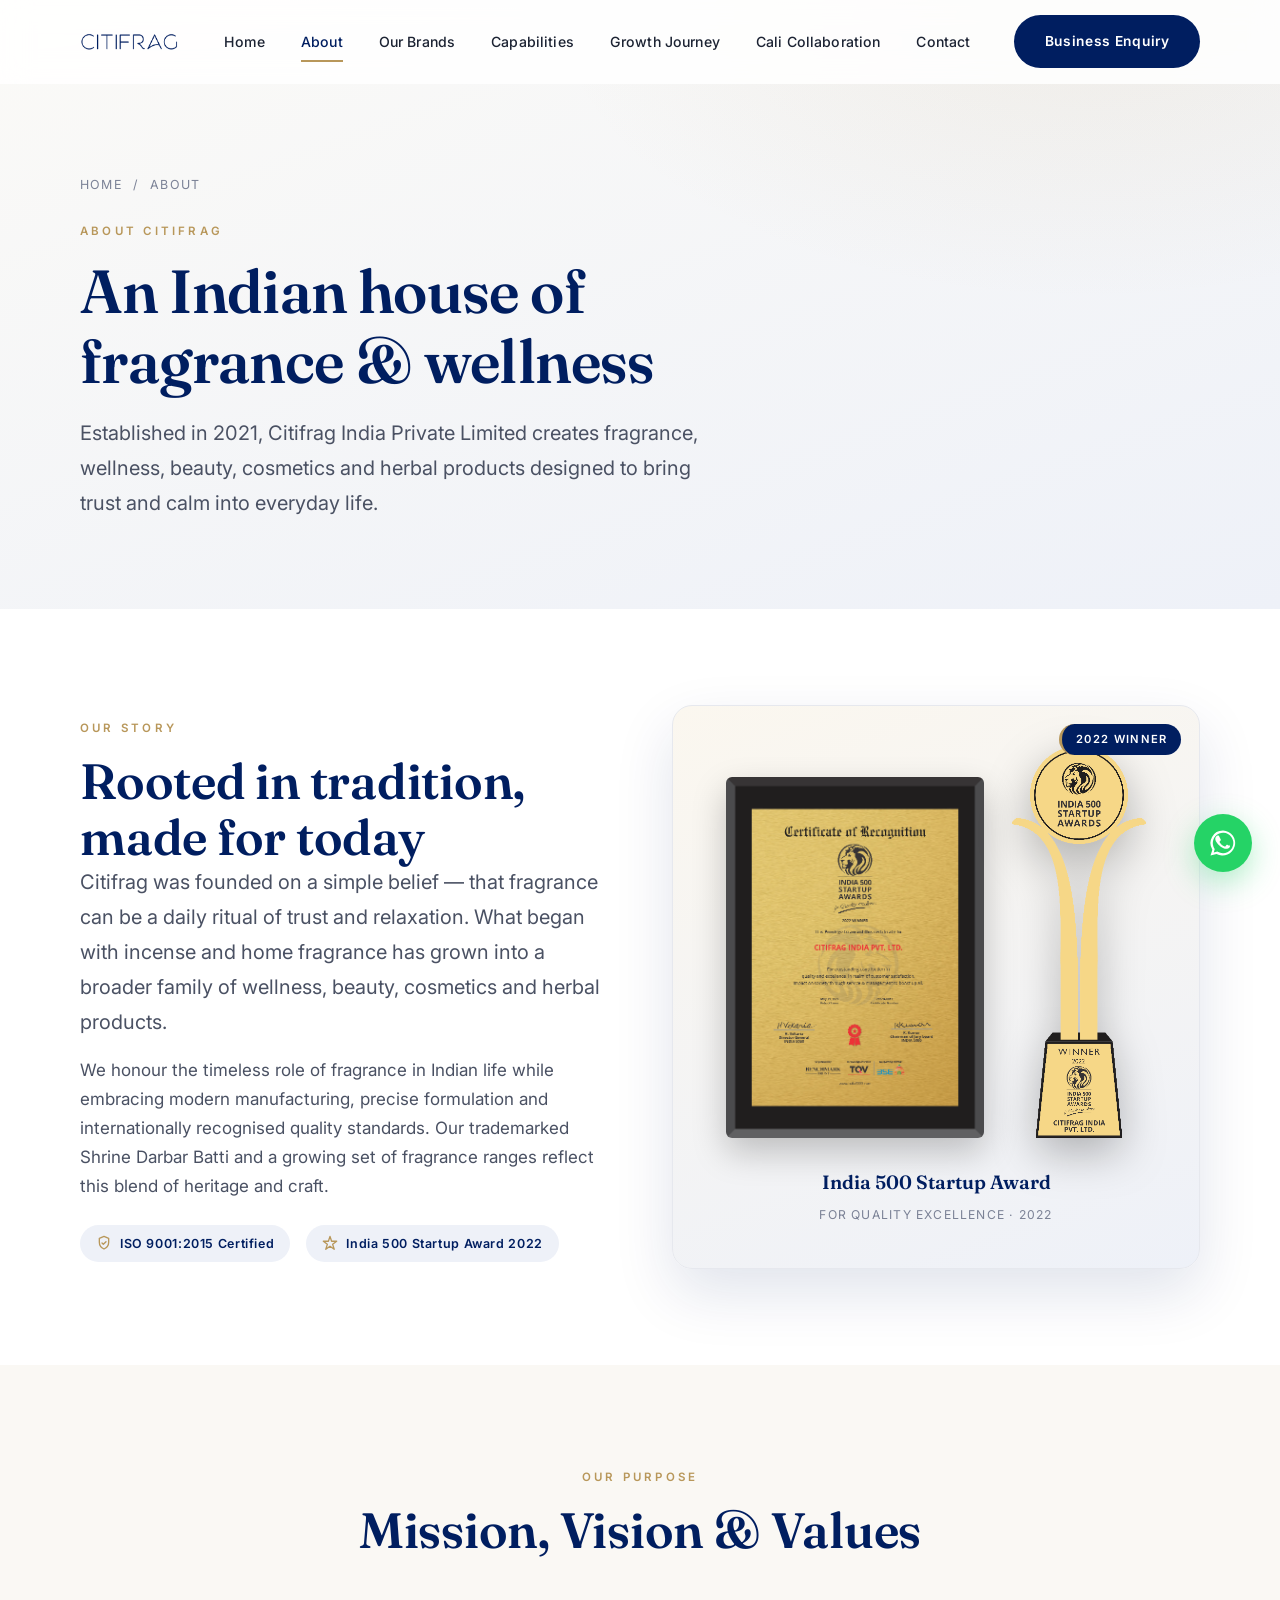
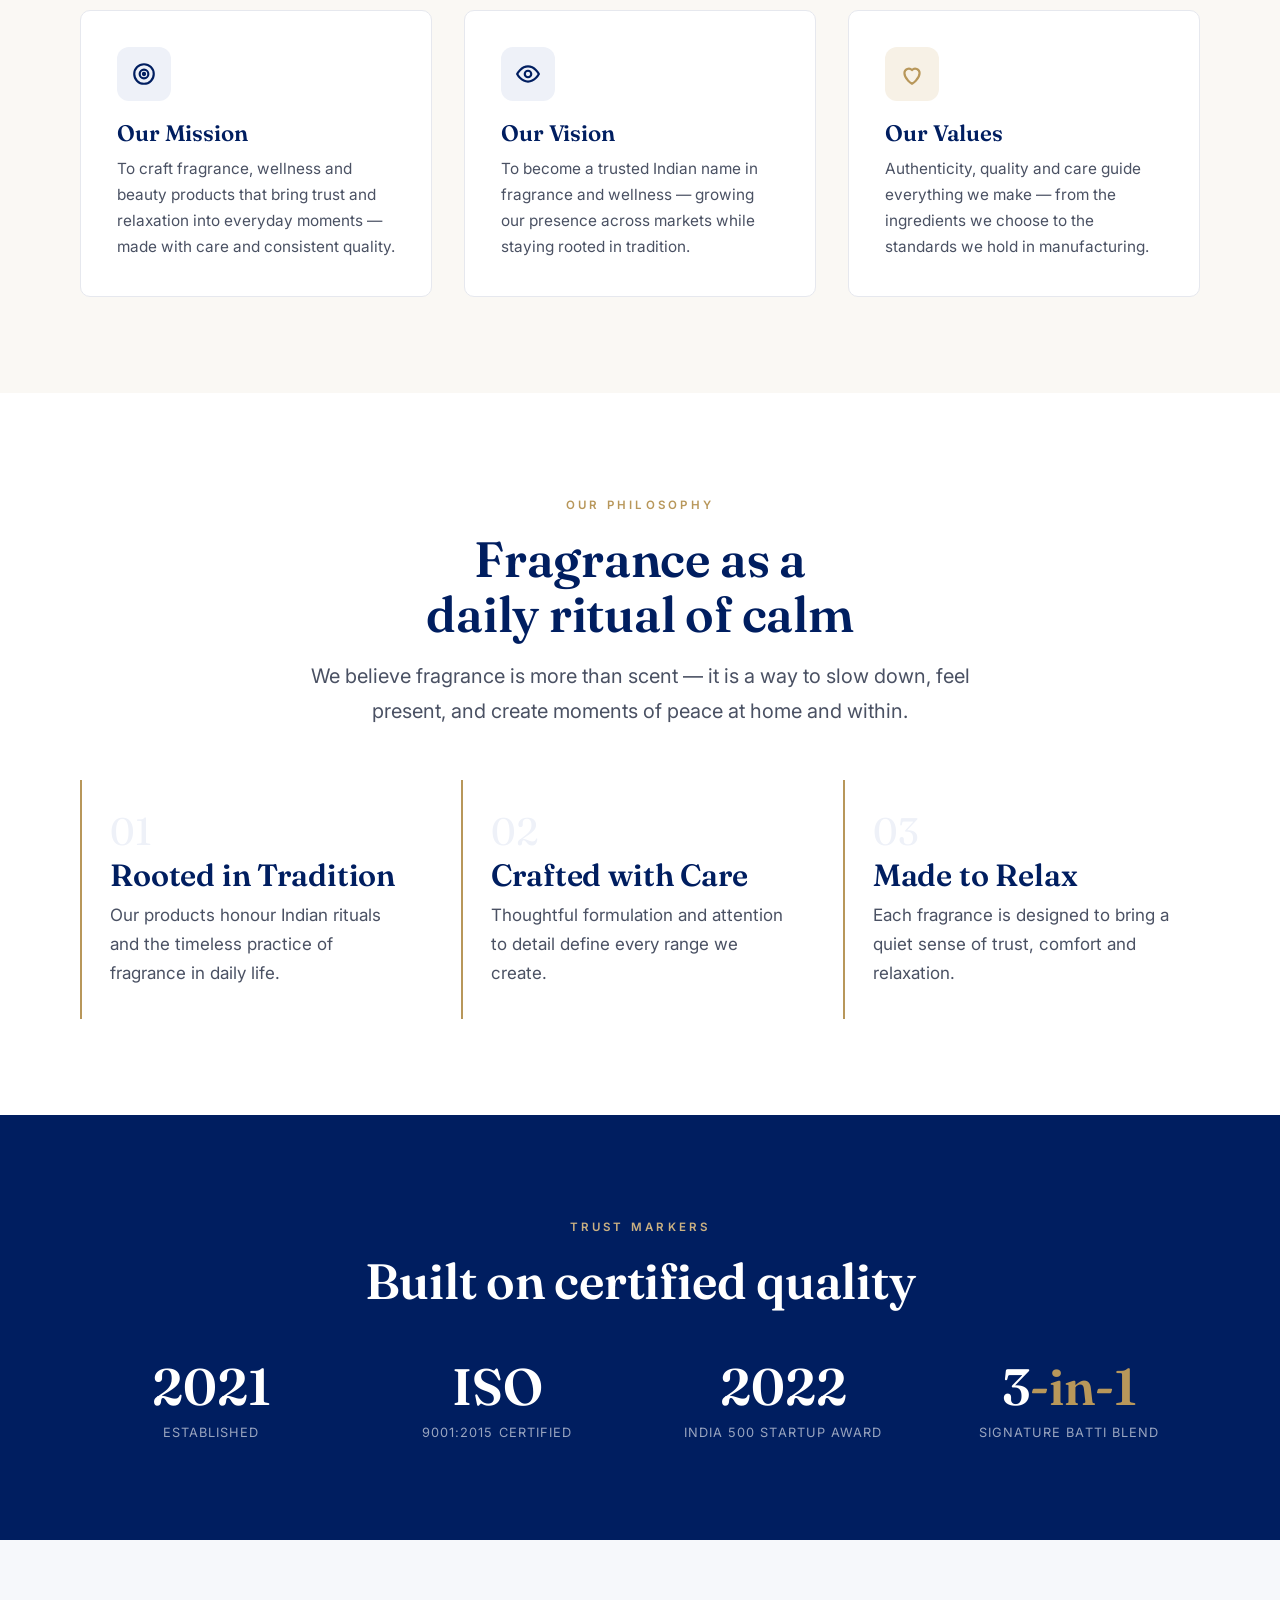
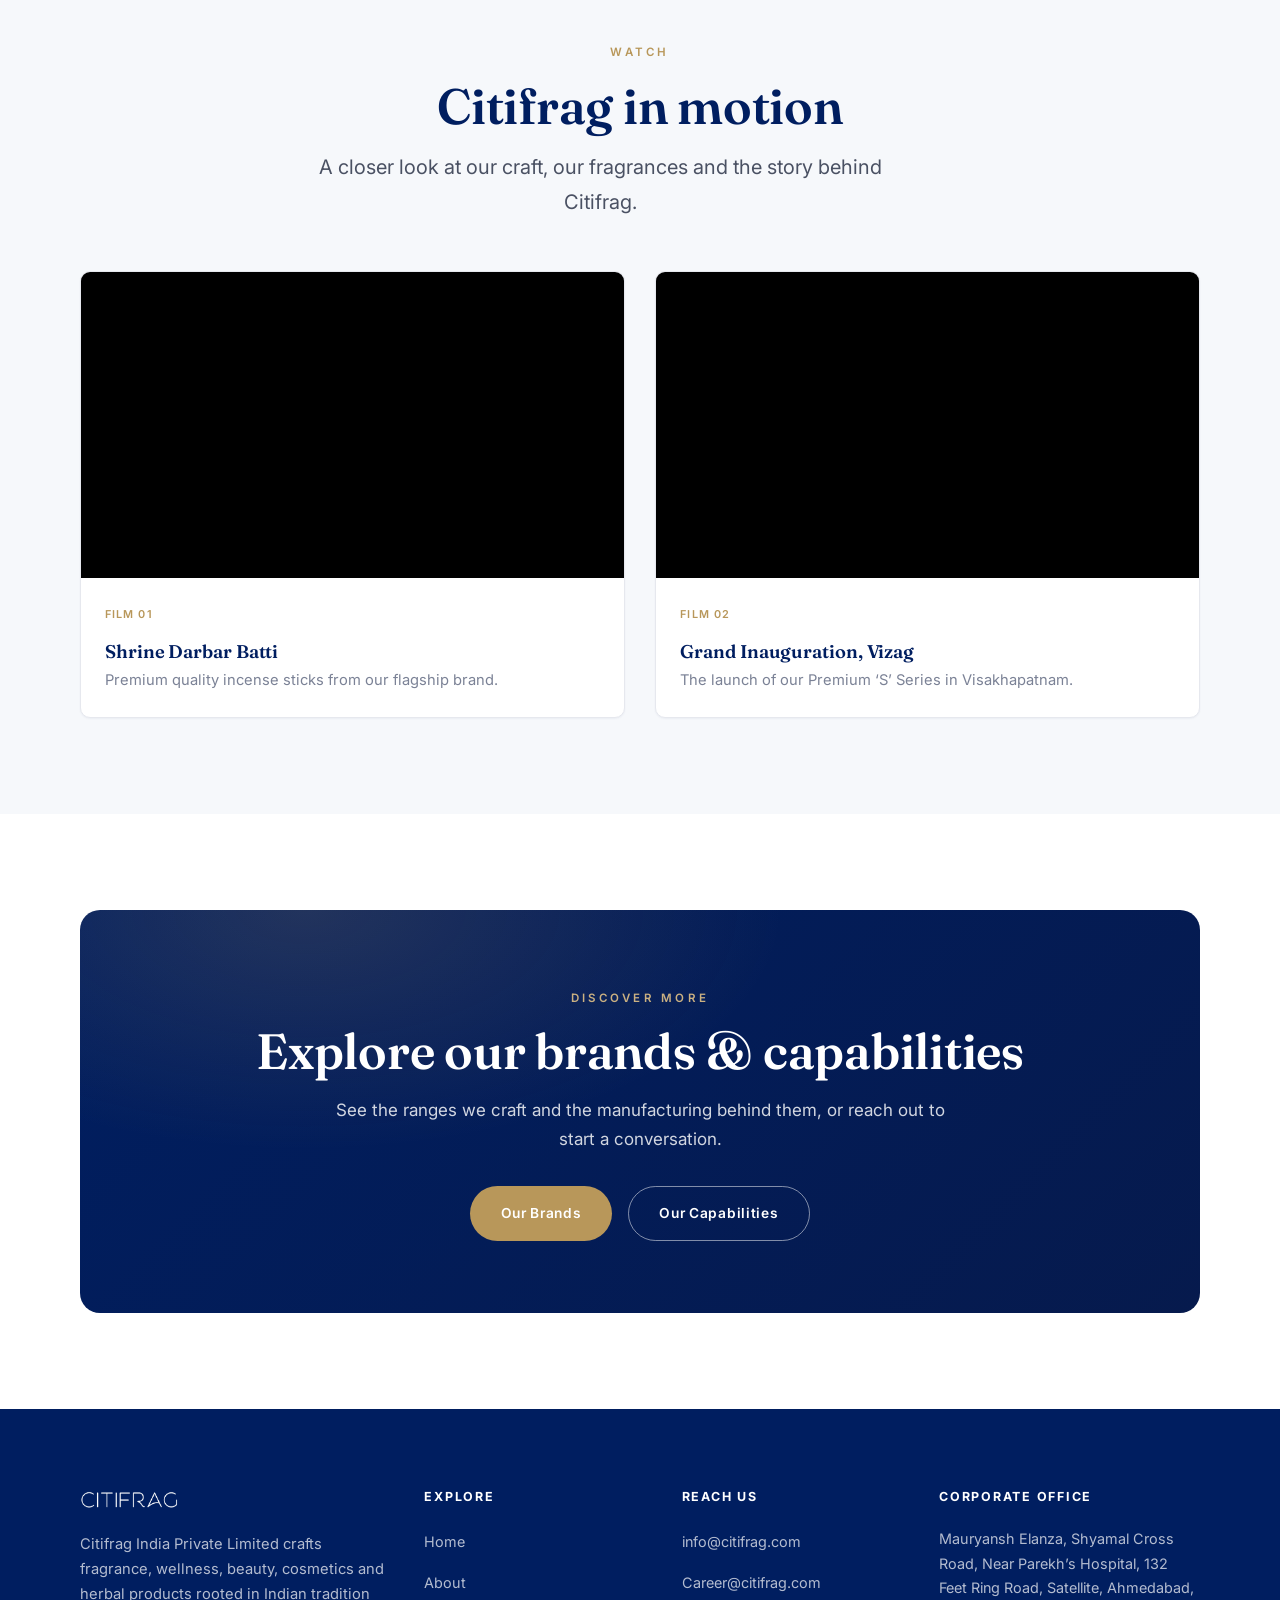
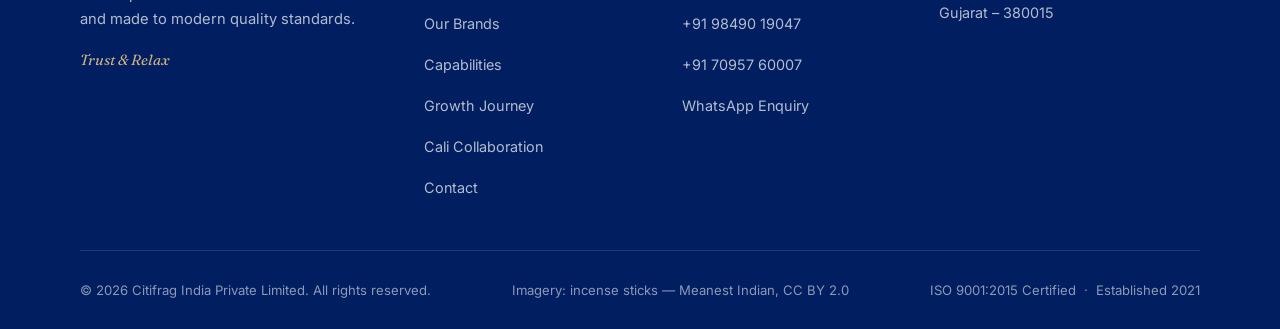
==== about.html @ 997752b9 "Initial commit: Citifrag website with inline YouTube video sections" ====
<!DOCTYPE html>
<html lang="en">
<head>
  <meta charset="UTF-8" />
  <meta name="viewport" content="width=device-width, initial-scale=1.0" />
  <title>About Us | Citifrag India Private Limited</title>
  <meta name="description" content="Learn about Citifrag India Private Limited — an Indian fragrance and wellness house established in 2021, built on trust, tradition and ISO-certified quality." />
  <meta name="theme-color" content="#001E60" />
  <link rel="icon" type="image/png" href="assets/img/logo.png" />
  <meta property="og:title" content="About Citifrag India Private Limited" />
  <meta property="og:description" content="An Indian fragrance and wellness house built on trust, tradition and certified quality." />
  <meta property="og:type" content="website" />
  <meta property="og:image" content="assets/img/logo.png" />
  <link rel="preconnect" href="https://fonts.googleapis.com" />
  <link rel="preconnect" href="https://fonts.gstatic.com" crossorigin />
  <link href="https://fonts.googleapis.com/css2?family=Fraunces:ital,opsz,wght@0,9..144,300..600;1,9..144,300..600&family=Inter:wght@300..700&display=swap" rel="stylesheet" />
  <link rel="stylesheet" href="assets/css/styles.css" />
</head>
<body data-page="about">
  <div id="header-root"></div>

  <main>
    <!-- Page hero -->
    <section class="page-hero">
      <div class="container">
        <div class="page-hero__inner">
          <p class="breadcrumb"><a href="index.html">Home</a> &nbsp;/&nbsp; About</p>
          <span class="eyebrow">About Citifrag</span>
          <h1 class="display" style="font-size:clamp(2.4rem,5vw,3.8rem);">An Indian house of fragrance &amp; wellness</h1>
          <p class="lead" style="margin-top:1.25rem;max-width:620px;">Established in 2021, Citifrag India Private Limited creates fragrance, wellness, beauty, cosmetics and herbal products designed to bring trust and calm into everyday life.</p>
        </div>
      </div>
    </section>

    <!-- Story -->
    <section class="section">
      <div class="container">
        <div class="split">
          <div class="reveal">
            <span class="eyebrow">Our Story</span>
            <h2 class="h2">Rooted in tradition, made for today</h2>
            <span class="divider-line"></span>
            <p class="lead">Citifrag was founded on a simple belief &mdash; that fragrance can be a daily ritual of trust and relaxation. What began with incense and home fragrance has grown into a broader family of wellness, beauty, cosmetics and herbal products.</p>
            <p style="margin-top:1rem;">We honour the timeless role of fragrance in Indian life while embracing modern manufacturing, precise formulation and internationally recognised quality standards. Our trademarked Shrine Darbar Batti and a growing set of fragrance ranges reflect this blend of heritage and craft.</p>
            <div style="margin-top:1.5rem;" class="flex-btns">
              <span class="badge-iso"><svg viewBox="0 0 24 24" fill="none" stroke="currentColor" stroke-width="2"><path d="M12 2l7 3v6c0 5-3.5 8.5-7 10-3.5-1.5-7-5-7-10V5l7-3z" stroke-linejoin="round"/><path d="M9 12l2 2 4-4" stroke-linecap="round" stroke-linejoin="round"/></svg> ISO 9001:2015 Certified</span>
              <span class="badge-iso"><svg viewBox="0 0 24 24" fill="none" stroke="currentColor" stroke-width="2"><path d="M12 2l2.4 7.4H22l-6 4.6 2.3 7.4-6.3-4.6L5.7 21.4 8 14 2 9.4h7.6z" stroke-linejoin="round"/></svg> India 500 Startup Award 2022</span>
            </div>
          </div>
          <figure class="award-showcase reveal reveal-d1">
            <span class="award-showcase__ribbon">2022 Winner</span>
            <div class="award-showcase__imgs">
              <img class="award-showcase__cert" src="assets/img/award-certificate.png" alt="Certificate of Recognition from the India 500 Startup Awards 2022, awarded to Citifrag India Pvt. Ltd." loading="lazy" />
              <img class="award-showcase__trophy" src="assets/img/award-trophy.png" alt="India 500 Startup Awards trophy won by Citifrag India Pvt. Ltd. in 2022" loading="lazy" />
            </div>
            <figcaption class="award-showcase__caption">
              <strong>India 500 Startup Award</strong>
              <span>For Quality Excellence &middot; 2022</span>
            </figcaption>
          </figure>
        </div>
      </div>
    </section>

    <!-- Mission / Vision / Values -->
    <section class="section section--cream">
      <div class="container">
        <div class="section-head section-head--center reveal">
          <span class="eyebrow">Our Purpose</span>
          <h2 class="h2">Mission, Vision &amp; Values</h2>
          <span class="divider-line"></span>
        </div>
        <div class="grid grid-3">
          <div class="card reveal">
            <div class="card__icon"><svg viewBox="0 0 24 24" fill="none" stroke="currentColor" stroke-width="2"><circle cx="12" cy="12" r="9"/><circle cx="12" cy="12" r="4"/><circle cx="12" cy="12" r="1" fill="currentColor"/></svg></div>
            <h3>Our Mission</h3>
            <p>To craft fragrance, wellness and beauty products that bring trust and relaxation into everyday moments &mdash; made with care and consistent quality.</p>
          </div>
          <div class="card reveal reveal-d1">
            <div class="card__icon"><svg viewBox="0 0 24 24" fill="none" stroke="currentColor" stroke-width="2"><path d="M2 12s3.5-7 10-7 10 7 10 7-3.5 7-10 7-10-7-10-7z"/><circle cx="12" cy="12" r="3"/></svg></div>
            <h3>Our Vision</h3>
            <p>To become a trusted Indian name in fragrance and wellness &mdash; growing our presence across markets while staying rooted in tradition.</p>
          </div>
          <div class="card card--value reveal reveal-d2">
            <div class="card__icon"><svg viewBox="0 0 24 24" fill="none" stroke="currentColor" stroke-width="2"><path d="M12 21s-7-4.3-7-10a4 4 0 017-2.6A4 4 0 0119 11c0 5.7-7 10-7 10z" stroke-linejoin="round"/></svg></div>
            <h3>Our Values</h3>
            <p>Authenticity, quality and care guide everything we make &mdash; from the ingredients we choose to the standards we hold in manufacturing.</p>
          </div>
        </div>
      </div>
    </section>

    <!-- Philosophy -->
    <section class="section">
      <div class="container">
        <div class="section-head section-head--center reveal">
          <span class="eyebrow">Our Philosophy</span>
          <h2 class="h2">Fragrance as a daily ritual of calm</h2>
          <span class="divider-line"></span>
          <p class="lead">We believe fragrance is more than scent &mdash; it is a way to slow down, feel present, and create moments of peace at home and within.</p>
        </div>
        <div class="philosophy-grid">
          <div class="pillar reveal">
            <div class="pillar__k">01</div>
            <h3 class="h3" style="margin:.5rem 0;">Rooted in Tradition</h3>
            <p>Our products honour Indian rituals and the timeless practice of fragrance in daily life.</p>
          </div>
          <div class="pillar reveal reveal-d1">
            <div class="pillar__k">02</div>
            <h3 class="h3" style="margin:.5rem 0;">Crafted with Care</h3>
            <p>Thoughtful formulation and attention to detail define every range we create.</p>
          </div>
          <div class="pillar reveal reveal-d2">
            <div class="pillar__k">03</div>
            <h3 class="h3" style="margin:.5rem 0;">Made to Relax</h3>
            <p>Each fragrance is designed to bring a quiet sense of trust, comfort and relaxation.</p>
          </div>
        </div>
      </div>
    </section>

    <!-- Certifications / recognition band -->
    <section class="section section--navy">
      <div class="container">
        <div class="section-head section-head--center reveal">
          <span class="eyebrow eyebrow--light">Trust Markers</span>
          <h2 class="h2">Built on certified quality</h2>
          <span class="divider-line"></span>
        </div>
        <div class="stat-row">
          <div class="stat reveal"><div class="stat__num">2021</div><div class="stat__label">Established</div></div>
          <div class="stat reveal reveal-d1"><div class="stat__num">ISO</div><div class="stat__label">9001:2015 Certified</div></div>
          <div class="stat reveal reveal-d2"><div class="stat__num">2022</div><div class="stat__label">India 500 Startup Award</div></div>
          <div class="stat reveal reveal-d3"><div class="stat__num">3<span>-in-1</span></div><div class="stat__label">Signature Batti Blend</div></div>
        </div>
      </div>
    </section>

    <!-- Video showcase -->
    <section class="section section--mist">
      <div class="container">
        <div class="section-head section-head--center reveal">
          <span class="eyebrow">Watch</span>
          <h2 class="h2">Citifrag in motion</h2>
          <span class="divider-line"></span>
          <p class="lead" style="max-width:640px;">A closer look at our craft, our fragrances and the story behind Citifrag.</p>
        </div>
        <div class="video-grid">
          <figure class="video-card reveal">
            <iframe
              class="video-card__iframe"
              src="https://www.youtube.com/embed/hxZD9p6Nc-M?rel=0"
              title="Premium Quality Incense Sticks from Shrine Darbar Batti"
              loading="lazy"
              frameborder="0"
              allow="accelerometer; autoplay; clipboard-write; encrypted-media; gyroscope; picture-in-picture; web-share"
              referrerpolicy="strict-origin-when-cross-origin"
              allowfullscreen></iframe>
            <figcaption class="video-card__body">
              <span class="tag">Film 01</span>
              <h4>Shrine Darbar Batti</h4>
              <p>Premium quality incense sticks from our flagship brand.</p>
            </figcaption>
          </figure>
          <figure class="video-card reveal reveal-d1">
            <iframe
              class="video-card__iframe"
              src="https://www.youtube.com/embed/pNojMaUXhG4?rel=0"
              title="Shrine Darbar Batti Grand Inauguration - Citifrag India, Vizag"
              loading="lazy"
              frameborder="0"
              allow="accelerometer; autoplay; clipboard-write; encrypted-media; gyroscope; picture-in-picture; web-share"
              referrerpolicy="strict-origin-when-cross-origin"
              allowfullscreen></iframe>
            <figcaption class="video-card__body">
              <span class="tag">Film 02</span>
              <h4>Grand Inauguration, Vizag</h4>
              <p>The launch of our Premium &lsquo;S&rsquo; Series in Visakhapatnam.</p>
            </figcaption>
          </figure>
        </div>
      </div>
    </section>

    <!-- CTA -->
    <section class="section">
      <div class="container">
        <div class="cta-band reveal">
          <span class="eyebrow eyebrow--light">Discover More</span>
          <h2 class="h2">Explore our brands &amp; capabilities</h2>
          <p>See the ranges we craft and the manufacturing behind them, or reach out to start a conversation.</p>
          <div class="btn-row">
            <a class="btn btn--gold" href="brands.html">Our Brands</a>
            <a class="btn btn--light" href="capabilities.html">Our Capabilities</a>
          </div>
        </div>
      </div>
    </section>
  </main>

  <div id="footer-root"></div>
  <script src="assets/js/components.js"></script>
  <script src="assets/js/main.js"></script>
</body>
</html>
---- assets/css/styles.css ----
/* =============================================================
   CITIFRAG INDIA PRIVATE LIMITED
   Design System & Global Styles
   Brand primary: #001E60  |  Statement: Trust & Relax
   ============================================================= */

/* ---------- Design Tokens ---------- */
:root {
  /* Brand */
  --navy: #001E60;
  --navy-700: #0a2a72;
  --navy-600: #14357f;
  --navy-050: #eef1f8;

  /* Accent — refined champagne gold (used sparingly) */
  --gold: #b8975a;
  --gold-soft: #cbb182;
  --gold-050: #f7f1e6;

  /* Neutrals — warm, calm, premium */
  --ink: #1c2333;
  --body: #4a5163;
  --muted: #7b8296;
  --line: #e6e8ee;
  --line-soft: #eef0f5;
  --cream: #faf8f4;
  --cream-2: #f4f1ea;
  --paper: #ffffff;
  --mist: #f6f8fb;

  /* Typography */
  --font-display: "Fraunces", "Cormorant Garamond", Georgia, "Times New Roman", serif;
  --font-body: "Inter", -apple-system, BlinkMacSystemFont, "Segoe UI", Roboto, sans-serif;

  /* Spacing scale */
  --space-xs: 0.5rem;
  --space-sm: 1rem;
  --space-md: 2rem;
  --space-lg: 4rem;
  --space-xl: 6rem;
  --space-2xl: 8rem;

  /* Layout */
  --maxw: 1200px;
  --maxw-wide: 1360px;
  --radius: 4px;
  --radius-lg: 10px;
  --radius-xl: 20px;

  /* Effects */
  --shadow-sm: 0 1px 2px rgba(0, 30, 96, 0.05);
  --shadow: 0 10px 30px rgba(0, 30, 96, 0.08);
  --shadow-lg: 0 24px 60px rgba(0, 30, 96, 0.12);
  --ease: cubic-bezier(0.22, 1, 0.36, 1);
  --header-h: 84px;
}

/* ---------- Reset ---------- */
*,
*::before,
*::after { box-sizing: border-box; }

* { margin: 0; padding: 0; }

html {
  scroll-behavior: smooth;
  -webkit-text-size-adjust: 100%;
  scroll-padding-top: calc(var(--header-h) + 12px);
}

body {
  font-family: var(--font-body);
  color: var(--body);
  background: var(--paper);
  line-height: 1.7;
  font-size: 17px;
  -webkit-font-smoothing: antialiased;
  -moz-osx-font-smoothing: grayscale;
  overflow-x: hidden;
}

img { max-width: 100%; display: block; height: auto; }
a { color: inherit; text-decoration: none; }
ul { list-style: none; }
button { font-family: inherit; cursor: pointer; border: none; background: none; }

/* ---------- Typography ---------- */
h1, h2, h3, h4 {
  font-family: var(--font-display);
  font-optical-sizing: auto;
  color: var(--navy);
  font-weight: 600;
  line-height: 1.12;
  letter-spacing: -0.005em;
  /* Balance heading lines so no single word is ever stranded on its own line */
  text-wrap: balance;
}

.eyebrow {
  font-family: var(--font-body);
  font-size: 0.72rem;
  font-weight: 600;
  letter-spacing: 0.28em;
  text-transform: uppercase;
  color: var(--gold);
  display: inline-block;
  margin-bottom: 1rem;
}
.eyebrow--light { color: var(--gold-soft); }

.display {
  font-size: clamp(2.1rem, 4.6vw, 3.6rem);
  line-height: 1.14;
  letter-spacing: -0.01em;
}
.h2 { font-size: clamp(2rem, 4vw, 3.1rem); }
.h3 { font-size: clamp(1.5rem, 2.4vw, 2rem); }
.lead {
  font-size: clamp(1.05rem, 1.6vw, 1.25rem);
  color: var(--body);
  line-height: 1.75;
}

.text-navy { color: var(--navy); }
.text-gold { color: var(--gold); }

/* ---------- Layout ---------- */
.container {
  width: 100%;
  max-width: var(--maxw);
  margin-inline: auto;
  padding-inline: clamp(1.25rem, 4vw, 2.5rem);
}
.container--wide { max-width: var(--maxw-wide); }

.section { padding-block: clamp(3.5rem, 8vw, var(--space-xl)); }
.section--tight { padding-block: clamp(2.5rem, 5vw, var(--space-lg)); }
.section--cream { background: var(--cream); }
.section--mist { background: var(--mist); }
.section--navy { background: var(--navy); color: rgba(255,255,255,0.82); }
.section--navy h1,
.section--navy h2,
.section--navy h3,
.section--navy h4 { color: #fff; }

.section-head { max-width: 720px; margin-bottom: clamp(2.25rem, 4vw, 3.5rem); }
.section-head--center { margin-inline: auto; text-align: center; }
.section-head p { margin-top: 1rem; }

.grid { display: grid; gap: clamp(1.25rem, 2.5vw, 2rem); }
.grid-2 { grid-template-columns: repeat(2, 1fr); }
.grid-3 { grid-template-columns: repeat(3, 1fr); }
.grid-4 { grid-template-columns: repeat(4, 1fr); }

.split {
  display: grid;
  grid-template-columns: 1fr 1fr;
  gap: clamp(2rem, 5vw, 5rem);
  align-items: center;
}

.divider-line {
  width: 56px; height: 2px;
  background: var(--gold);
  margin-block: 1.25rem;
}
.section-head--center .divider-line { margin-inline: auto; }

/* ---------- Buttons ---------- */
.btn {
  display: inline-flex;
  align-items: center;
  gap: 0.6rem;
  font-family: var(--font-body);
  font-size: 0.86rem;
  font-weight: 600;
  letter-spacing: 0.05em;
  padding: 0.95rem 1.9rem;
  border-radius: 40px;
  transition: transform 0.35s var(--ease), background 0.3s var(--ease),
    color 0.3s var(--ease), box-shadow 0.35s var(--ease);
  white-space: nowrap;
}
.btn svg { width: 16px; height: 16px; transition: transform 0.35s var(--ease); }
.btn:hover svg { transform: translateX(4px); }

.btn--primary { background: var(--navy); color: #fff; }
.btn--primary:hover { background: var(--navy-700); transform: translateY(-2px); box-shadow: var(--shadow); }

.btn--gold { background: var(--gold); color: #fff; }
.btn--gold:hover { background: var(--gold-soft); transform: translateY(-2px); box-shadow: var(--shadow); }

.btn--outline { border: 1.5px solid var(--navy); color: var(--navy); }
.btn--outline:hover { background: var(--navy); color: #fff; transform: translateY(-2px); }

.btn--light { border: 1.5px solid rgba(255,255,255,0.5); color: #fff; }
.btn--light:hover { background: #fff; color: var(--navy); border-color: #fff; transform: translateY(-2px); }

.btn--ghost { color: var(--navy); padding-inline: 0; }
.btn--ghost:hover { color: var(--gold); }

.link-arrow {
  display: inline-flex; align-items: center; gap: 0.5rem;
  font-weight: 600; font-size: 0.9rem; color: var(--navy);
  letter-spacing: 0.03em;
}
.link-arrow svg { width: 15px; transition: transform 0.35s var(--ease); }
.link-arrow:hover { color: var(--gold); }
.link-arrow:hover svg { transform: translateX(4px); }

/* ---------- Header ---------- */
.site-header {
  position: fixed;
  inset: 0 0 auto 0;
  z-index: 100;
  height: var(--header-h);
  display: flex;
  align-items: center;
  background: rgba(255, 255, 255, 0.85);
  backdrop-filter: blur(14px);
  -webkit-backdrop-filter: blur(14px);
  border-bottom: 1px solid transparent;
  transition: height 0.4s var(--ease), background 0.4s var(--ease),
    border-color 0.4s var(--ease), box-shadow 0.4s var(--ease);
}
.site-header.scrolled {
  height: 68px;
  background: rgba(255, 255, 255, 0.96);
  border-bottom-color: var(--line);
  box-shadow: var(--shadow-sm);
}
.site-header .container {
  display: flex;
  align-items: center;
  justify-content: space-between;
  width: 100%;
}
.brand { display: flex; align-items: center; }
.brand img { height: 26px; width: auto; }
.site-header.scrolled .brand img { height: 23px; }

.nav { display: flex; align-items: center; gap: 2.25rem; }
.nav a {
  position: relative;
  font-size: 0.88rem;
  font-weight: 500;
  color: var(--ink);
  letter-spacing: 0.01em;
  padding-block: 0.4rem;
  transition: color 0.25s var(--ease);
}
.nav a::after {
  content: "";
  position: absolute;
  left: 0; bottom: -2px;
  width: 0; height: 2px;
  background: var(--gold);
  transition: width 0.3s var(--ease);
}
.nav a:hover,
.nav a.active { color: var(--navy); }
.nav a:hover::after,
.nav a.active::after { width: 100%; }

.header-actions { display: flex; align-items: center; gap: 1rem; }

.nav-toggle {
  display: none;
  width: 44px; height: 44px;
  flex-direction: column;
  justify-content: center;
  align-items: center;
  gap: 5px;
}
.nav-toggle span {
  width: 24px; height: 2px; background: var(--navy);
  border-radius: 2px; transition: transform 0.3s var(--ease), opacity 0.3s var(--ease);
}
.nav-toggle.open span:nth-child(1) { transform: translateY(7px) rotate(45deg); }
.nav-toggle.open span:nth-child(2) { opacity: 0; }
.nav-toggle.open span:nth-child(3) { transform: translateY(-7px) rotate(-45deg); }

/* ---------- Mobile Nav ---------- */
.mobile-nav {
  position: fixed;
  inset: 0;
  z-index: 99;
  background: var(--navy);
  color: #fff;
  padding: calc(var(--header-h) + 2rem) clamp(1.5rem, 6vw, 3rem) 3rem;
  transform: translateX(100%);
  transition: transform 0.5s var(--ease);
  display: flex;
  flex-direction: column;
  overflow-y: auto;
}
.mobile-nav.open { transform: translateX(0); }
.mobile-nav a {
  font-family: var(--font-display);
  font-size: 1.9rem;
  color: #fff;
  padding-block: 0.85rem;
  border-bottom: 1px solid rgba(255,255,255,0.12);
}
.mobile-nav a.active { color: var(--gold-soft); }
.mobile-nav .btn { margin-top: 2rem; align-self: flex-start; }
.mobile-nav .m-contact { margin-top: auto; padding-top: 2rem; font-size: 0.9rem; color: rgba(255,255,255,0.7); }
.mobile-nav .m-contact a { font-family: var(--font-body); font-size: 0.95rem; border: none; padding: 0.15rem 0; display: inline; }

body.nav-open { overflow: hidden; }

/* ---------- Hero ---------- */
.hero {
  position: relative;
  min-height: 92vh;
  display: flex;
  align-items: center;
  padding-top: var(--header-h);
  background:
    radial-gradient(1200px 600px at 78% 20%, rgba(184,151,90,0.10), transparent 60%),
    linear-gradient(160deg, #fbfaf7 0%, #f2f0ea 55%, #eaeef6 100%);
  overflow: hidden;
}
.hero__grid {
  position: relative;
  z-index: 2;
  display: grid;
  grid-template-columns: 1.35fr 0.65fr;
  gap: clamp(2rem, 5vw, 4rem);
  align-items: center;
  width: 100%;
}
.hero__inner { max-width: 700px; padding-block: 4rem; }
.hero__inner .display {
  color: var(--navy);
  /* Slightly smaller than the global display so each line fits without stranding a word */
  font-size: clamp(2rem, 3.9vw, 3.2rem);
  text-wrap: balance;
}
.hero__statement {
  font-family: var(--font-display);
  font-style: italic;
  font-size: clamp(1.3rem, 2.2vw, 1.7rem);
  color: var(--gold);
  margin-bottom: 1.5rem;
}
.hero__lead { max-width: 560px; margin-top: 1.5rem; }
.hero__cta { margin-top: 2.5rem; display: flex; flex-wrap: wrap; gap: 1rem; }

.hero__visual {
  position: relative;
  /* Keep the image compact and anchored to the right edge of its column */
  width: 100%;
  max-width: 360px;
  margin-left: auto;
}
.hero__visual::before {
  content: "";
  position: absolute;
  right: -1.5rem; top: -1.5rem;
  width: 55%; aspect-ratio: 1;
  border: 1px solid rgba(184,151,90,0.5);
  border-radius: 50%;
  z-index: -1;
}
.hero__visual-frame {
  position: relative;
  border-radius: var(--radius-xl);
  overflow: hidden;
  box-shadow: var(--shadow-lg);
  aspect-ratio: 4/5;
}
.hero__visual-frame img { width: 100%; height: 100%; object-fit: cover; }
.hero__visual-badge {
  position: absolute;
  left: clamp(-1rem, -1.5vw, -1.5rem);
  bottom: 1.75rem;
  background: rgba(255,255,255,0.96);
  backdrop-filter: blur(6px);
  border-radius: 14px;
  padding: 0.95rem 1.35rem;
  box-shadow: var(--shadow);
  display: flex; flex-direction: column;
  border-left: 3px solid var(--gold);
}
.hero__visual-badge strong { color: var(--navy); font-size: 0.98rem; font-weight: 600; }
.hero__visual-badge span { color: var(--muted); font-size: 0.78rem; letter-spacing: 0.03em; }

/* ---------- Page hero (inner pages) ---------- */
.page-hero {
  padding-top: calc(var(--header-h) + clamp(3rem, 7vw, 6rem));
  padding-bottom: clamp(3rem, 7vw, 5.5rem);
  background:
    radial-gradient(900px 500px at 85% 0%, rgba(184,151,90,0.10), transparent 60%),
    linear-gradient(160deg, #fbfaf7, #eef1f8);
  position: relative;
}
.page-hero__inner { max-width: 760px; }
.breadcrumb {
  font-size: 0.78rem;
  letter-spacing: 0.1em;
  text-transform: uppercase;
  color: var(--muted);
  margin-bottom: 1.25rem;
}
.breadcrumb a:hover { color: var(--gold); }

/* ---------- Trust strip ---------- */
.trust-strip {
  background: var(--navy);
  color: rgba(255,255,255,0.85);
  padding-block: 1.5rem;
}
.trust-strip .container { overflow: hidden; }
.trust-marquee { display: flex; }
.trust-group {
  flex: 1 0 100%;
  display: flex;
  align-items: center;
  justify-content: space-between;
  gap: 1.5rem 2rem;
}
/* Desktop: show one static, spaced row; the clone is only for the mobile loop */
.trust-group[aria-hidden="true"] { display: none; }
.trust-item {
  display: flex; align-items: center; gap: 0.7rem;
  font-size: 0.82rem; letter-spacing: 0.05em;
}
.trust-item svg { width: 20px; height: 20px; color: var(--gold-soft); flex-shrink: 0; }
.trust-item strong { color: #fff; font-weight: 600; }

/* On mobile, the trust strip becomes an infinite right-to-left auto-scroll marquee */
@media (max-width: 860px) {
  .trust-strip .container { padding-inline: 0; overflow: hidden; }
  .trust-marquee {
    width: max-content;
    animation: trust-marquee 22s linear infinite;
  }
  .trust-group {
    flex: 0 0 auto;
    justify-content: flex-start;
    gap: 2rem;
    padding-right: 2rem;
  }
  .trust-group[aria-hidden="true"] { display: flex; }
  .trust-item { flex: 0 0 auto; white-space: nowrap; }
}
/* Two identical groups; shifting by exactly one group (-50%) loops seamlessly */
@keyframes trust-marquee {
  from { transform: translateX(0); }
  to { transform: translateX(-50%); }
}
@media (prefers-reduced-motion: reduce) {
  .trust-marquee { animation: none; }
}

/* ---------- Cards ---------- */
.card {
  background: var(--paper);
  border: 1px solid var(--line);
  border-radius: var(--radius-lg);
  padding: clamp(1.5rem, 3vw, 2.25rem);
  transition: transform 0.4s var(--ease), box-shadow 0.4s var(--ease), border-color 0.4s var(--ease);
  height: 100%;
}
.card:hover { transform: translateY(-6px); box-shadow: var(--shadow); border-color: transparent; }
.card__icon {
  width: 54px; height: 54px;
  display: grid; place-items: center;
  border-radius: 12px;
  background: var(--navy-050);
  color: var(--navy);
  margin-bottom: 1.25rem;
}
.card__icon svg { width: 26px; height: 26px; }
.card h3 { font-size: 1.4rem; margin-bottom: 0.6rem; }
.card p { font-size: 0.96rem; }

.card--value .card__icon { background: var(--gold-050); color: var(--gold); }

/* Feature list */
.feature-list { display: grid; gap: 1rem; margin-top: 1.5rem; }
.feature-list li {
  display: flex; gap: 0.85rem; align-items: flex-start;
  font-size: 0.98rem; color: var(--body);
}
.feature-list svg { width: 22px; height: 22px; color: var(--gold); flex-shrink: 0; margin-top: 2px; }

/* Stats */
.stat-row { display: grid; grid-template-columns: repeat(4,1fr); gap: 1.5rem; }
.stat { text-align: center; }
.stat__num {
  font-family: var(--font-display);
  font-size: clamp(2.4rem, 4vw, 3.4rem);
  color: var(--navy);
  line-height: 1;
  font-weight: 600;
}
.section--navy .stat__num { color: #fff; }
.stat__num span { color: var(--gold); }
/* Text-based stat (e.g. a name) — same size as other stats, kept on one line */
.stat__num--name { white-space: nowrap; }
.stat__label {
  font-size: 0.8rem; letter-spacing: 0.08em; text-transform: uppercase;
  color: var(--muted); margin-top: 0.65rem;
}
.section--navy .stat__label { color: rgba(255,255,255,0.6); }

/* Media / image blocks */
.media {
  border-radius: var(--radius-lg);
  overflow: hidden;
  position: relative;
  background: linear-gradient(150deg, var(--navy-050), var(--cream-2));
  aspect-ratio: 4/3;
}
.media--tall { aspect-ratio: 3/4; }
.media--wide { aspect-ratio: 16/10; }
.media__ph {
  position: absolute; inset: 0;
  display: flex; flex-direction: column;
  align-items: center; justify-content: center;
  gap: 0.75rem; text-align: center; padding: 1.5rem;
  color: var(--navy);
}
.media__ph svg { width: 46px; height: 46px; opacity: 0.35; }
.media__ph span {
  font-size: 0.72rem; letter-spacing: 0.14em; text-transform: uppercase;
  color: var(--muted);
}
.media__badge {
  position: absolute; left: 1.25rem; bottom: 1.25rem;
  background: rgba(255,255,255,0.92);
  color: var(--navy);
  font-size: 0.72rem; font-weight: 600; letter-spacing: 0.08em;
  text-transform: uppercase;
  padding: 0.5rem 0.9rem; border-radius: 40px;
}

/* Pillars / philosophy */
.philosophy-grid { display: grid; grid-template-columns: repeat(3,1fr); gap: 1.5rem; }
.pillar {
  padding: 2rem 1.75rem;
  border-left: 2px solid var(--gold);
  background: var(--paper);
}
.pillar__k {
  font-family: var(--font-display);
  font-size: 2.4rem; color: var(--navy-050);
  line-height: 1;
}
.section--cream .pillar { background: transparent; }

/* Product ranges pills */
.range-pills { display: flex; flex-wrap: wrap; gap: 0.75rem; margin-top: 1.5rem; }
.range-pill {
  border: 1px solid var(--line);
  background: var(--paper);
  border-radius: 40px;
  padding: 0.6rem 1.25rem;
  font-size: 0.9rem;
  font-weight: 500;
  color: var(--navy);
  transition: all 0.3s var(--ease);
}
.range-pill:hover { border-color: var(--gold); background: var(--gold-050); }

/* Process steps */
.process { counter-reset: step; display: grid; gap: 1.25rem; }
.process-step {
  display: grid;
  grid-template-columns: auto 1fr;
  gap: 1.5rem;
  padding: 1.75rem;
  background: var(--paper);
  border: 1px solid var(--line);
  border-radius: var(--radius-lg);
  align-items: start;
  transition: box-shadow 0.35s var(--ease), transform 0.35s var(--ease);
}
.process-step:hover { box-shadow: var(--shadow); transform: translateY(-3px); }
.process-step__n {
  counter-increment: step;
  font-family: var(--font-display);
  font-size: 1.4rem;
  font-weight: 600;
  width: 52px; height: 52px;
  display: grid; place-items: center;
  border-radius: 50%;
  background: var(--navy);
  color: #fff;
}
.process-step__n::before { content: counter(step, decimal-leading-zero); }
.process-step h4 { font-size: 1.25rem; margin-bottom: 0.3rem; }
.process-step p { font-size: 0.94rem; }

/* Timeline */
.timeline { position: relative; margin-top: 2rem; }
.timeline::before {
  content: ""; position: absolute; left: 19px; top: 8px; bottom: 8px;
  width: 2px; background: var(--line);
}
.timeline-item {
  position: relative;
  padding-left: 64px;
  padding-bottom: 2.5rem;
}
.timeline-item:last-child { padding-bottom: 0; }
.timeline-item__dot {
  position: absolute; left: 8px; top: 4px;
  width: 24px; height: 24px; border-radius: 50%;
  background: #fff; border: 3px solid var(--gold);
  z-index: 1;
}
.timeline-item__year {
  font-family: var(--font-display);
  font-size: 1.6rem; color: var(--navy); font-weight: 600;
  line-height: 1; margin-bottom: 0.4rem;
}
.timeline-item h4 { font-size: 1.2rem; margin-bottom: 0.35rem; }
.timeline-item p { font-size: 0.95rem; }

/* Accordion */
.accordion { border-top: 1px solid var(--line); }
.accordion-item { border-bottom: 1px solid var(--line); }
.accordion-trigger {
  width: 100%;
  display: flex; align-items: center; justify-content: space-between;
  gap: 1.5rem;
  padding: 1.4rem 0;
  text-align: left;
  font-family: var(--font-display);
  font-size: 1.3rem;
  color: var(--navy);
  font-weight: 600;
}
.accordion-trigger .plus {
  position: relative; width: 20px; height: 20px; flex-shrink: 0;
}
.accordion-trigger .plus::before,
.accordion-trigger .plus::after {
  content: ""; position: absolute; background: var(--gold);
  transition: transform 0.3s var(--ease), opacity 0.3s var(--ease);
}
.accordion-trigger .plus::before { left: 0; top: 9px; width: 20px; height: 2px; }
.accordion-trigger .plus::after { left: 9px; top: 0; width: 2px; height: 20px; }
.accordion-item.open .plus::after { transform: rotate(90deg); opacity: 0; }
.accordion-panel {
  overflow: hidden;
  max-height: 0;
  transition: max-height 0.4s var(--ease);
}
.accordion-panel__inner { padding-bottom: 1.5rem; color: var(--body); font-size: 0.98rem; }

/* Collection / product grid */
.collection-card {
  background: var(--paper);
  border: 1px solid var(--line);
  border-radius: var(--radius-lg);
  overflow: hidden;
  transition: transform 0.4s var(--ease), box-shadow 0.4s var(--ease);
  height: 100%;
  display: flex; flex-direction: column;
}
.collection-card:hover { transform: translateY(-6px); box-shadow: var(--shadow); }
.collection-card__media {
  aspect-ratio: 4/3;
  background: linear-gradient(150deg, var(--gold-050), var(--navy-050));
  display: grid; place-items: center;
  color: var(--navy);
}
.collection-card__media svg { width: 44px; height: 44px; opacity: 0.4; }
.collection-card__body { padding: 1.5rem; flex: 1; display: flex; flex-direction: column; }
.collection-card__body h4 { font-size: 1.25rem; margin-bottom: 0.4rem; }
.collection-card__body p { font-size: 0.92rem; }
.tag {
  display: inline-block;
  font-size: 0.68rem; font-weight: 600; letter-spacing: 0.1em;
  text-transform: uppercase; color: var(--gold);
  margin-bottom: 0.75rem;
}

/* CTA band */
.cta-band {
  background:
    radial-gradient(800px 400px at 20% 0%, rgba(184,151,90,0.18), transparent 60%),
    linear-gradient(135deg, var(--navy) 0%, #061a4d 100%);
  color: #fff;
  border-radius: var(--radius-xl);
  padding: clamp(2.5rem, 6vw, 4.5rem);
  text-align: center;
  position: relative;
  overflow: hidden;
}
.cta-band h2 { color: #fff; }
.cta-band p { color: rgba(255,255,255,0.82); max-width: 620px; margin: 1rem auto 2rem; }
.cta-band .btn-row { display: flex; gap: 1rem; justify-content: center; flex-wrap: wrap; }

/* Contact */
.contact-grid { display: grid; grid-template-columns: 1fr 1fr; gap: clamp(2rem,4vw,3.5rem); }
.contact-block { margin-bottom: 2rem; }
.contact-block h4 {
  font-family: var(--font-body);
  font-size: 0.78rem; font-weight: 700; letter-spacing: 0.14em;
  text-transform: uppercase; color: var(--gold);
  margin-bottom: 0.6rem;
}
.contact-block p { font-size: 0.98rem; color: var(--body); }
.contact-block a:hover { color: var(--navy); }

.contact-form { display: grid; gap: 1.1rem; }
.form-row { display: grid; grid-template-columns: 1fr 1fr; gap: 1.1rem; }
.field { display: flex; flex-direction: column; gap: 0.4rem; }
.field label { font-size: 0.82rem; font-weight: 600; color: var(--ink); letter-spacing: 0.02em; }
.field input,
.field select,
.field textarea {
  font-family: inherit;
  font-size: 0.95rem;
  padding: 0.85rem 1rem;
  border: 1px solid var(--line);
  border-radius: var(--radius);
  background: var(--paper);
  color: var(--ink);
  transition: border-color 0.25s var(--ease), box-shadow 0.25s var(--ease);
}
.field input:focus,
.field select:focus,
.field textarea:focus {
  outline: none;
  border-color: var(--navy);
  box-shadow: 0 0 0 3px rgba(0,30,96,0.08);
}
.field textarea { resize: vertical; min-height: 120px; }
.form-note { font-size: 0.82rem; color: var(--muted); }
.form-success {
  display: none;
  background: var(--gold-050);
  border: 1px solid var(--gold-soft);
  color: var(--navy);
  padding: 1rem 1.25rem;
  border-radius: var(--radius);
  font-size: 0.92rem;
}
.form-success.show { display: block; }

/* Map frame placeholder */
.map-embed {
  width: 100%; aspect-ratio: 16/7;
  border: 0; border-radius: var(--radius-lg);
  filter: grayscale(0.2);
}

/* ---------- Footer ---------- */
.site-footer {
  background: var(--navy);
  color: rgba(255,255,255,0.7);
  padding-top: clamp(3rem, 6vw, 5rem);
}
.footer-top { display: grid; grid-template-columns: 1.4fr 1fr 1fr 1.2fr; gap: 2.5rem; padding-bottom: 3rem; }
.footer-brand img { height: 26px; margin-bottom: 1.25rem; filter: brightness(0) invert(1); }
.footer-brand p { font-size: 0.92rem; max-width: 320px; }
.footer-statement { font-family: var(--font-display); font-style: italic; color: var(--gold-soft); font-size: 1.15rem; margin-top: 1rem; }
.footer-col h5 {
  font-family: var(--font-body);
  color: #fff; font-size: 0.78rem; font-weight: 700;
  letter-spacing: 0.14em; text-transform: uppercase;
  margin-bottom: 1.25rem;
}
.footer-col ul { display: grid; gap: 0.75rem; }
.footer-col a, .footer-col p { font-size: 0.9rem; color: rgba(255,255,255,0.7); transition: color 0.25s var(--ease); }
.footer-col a:hover { color: var(--gold-soft); }
.footer-bottom {
  border-top: 1px solid rgba(255,255,255,0.12);
  padding-block: 1.75rem;
  display: flex; flex-wrap: wrap; gap: 0.75rem 1.5rem;
  justify-content: space-between; align-items: center;
  font-size: 0.82rem; color: rgba(255,255,255,0.55);
}
.footer-bottom a:hover { color: var(--gold-soft); }

/* ---------- Floating WhatsApp ---------- */
.wa-float {
  position: fixed;
  right: clamp(1rem, 3vw, 1.75rem);
  bottom: clamp(1rem, 3vw, 1.75rem);
  z-index: 90;
  display: flex; align-items: center; gap: 0;
  background: #25D366;
  color: #fff;
  border-radius: 40px;
  padding: 0;
  width: 58px; height: 58px;
  overflow: hidden;
  box-shadow: 0 10px 30px rgba(37,211,102,0.35);
  transition: width 0.45s var(--ease), box-shadow 0.35s var(--ease), transform 0.35s var(--ease);
}
.wa-float__icon { width: 58px; height: 58px; flex-shrink: 0; display: grid; place-items: center; }
.wa-float__icon svg { width: 30px; height: 30px; }
.wa-float__label { white-space: nowrap; font-size: 0.9rem; font-weight: 600; padding-right: 1.4rem; opacity: 0; transition: opacity 0.3s var(--ease); }
.wa-float:hover { width: 200px; transform: translateY(-2px); }
.wa-float:hover .wa-float__label { opacity: 1; }
@media (max-width: 640px) {
  .wa-float:hover { width: 58px; }
  .wa-float:hover .wa-float__label { opacity: 0; }
}

/* ---------- Scroll reveal ---------- */
.reveal { opacity: 0; transform: translateY(28px); transition: opacity 0.8s var(--ease), transform 0.8s var(--ease); }
.reveal.in { opacity: 1; transform: none; }
.reveal-d1 { transition-delay: 0.08s; }
.reveal-d2 { transition-delay: 0.16s; }
.reveal-d3 { transition-delay: 0.24s; }
@media (prefers-reduced-motion: reduce) {
  .reveal { opacity: 1; transform: none; transition: none; }
  html { scroll-behavior: auto; }
}

/* ---------- Utilities ---------- */
.text-center { text-align: center; }
.mt-0 { margin-top: 0; }
.mt-1 { margin-top: 1rem; }
.mt-2 { margin-top: 2rem; }
.mb-0 { margin-bottom: 0; }
.maxw-sm { max-width: 560px; }
.flex-btns { display: flex; flex-wrap: wrap; gap: 1rem; }
.badge-iso {
  display: inline-flex; align-items: center; gap: 0.5rem;
  background: var(--navy-050); color: var(--navy);
  font-size: 0.78rem; font-weight: 600; letter-spacing: 0.05em;
  padding: 0.5rem 1rem; border-radius: 40px;
}
.badge-iso svg { width: 16px; height: 16px; color: var(--gold); }

/* ---------- Responsive ---------- */
@media (max-width: 980px) {
  .footer-top { grid-template-columns: 1fr 1fr; gap: 2rem; }
  .grid-4 { grid-template-columns: repeat(2, 1fr); }
  .stat-row { grid-template-columns: repeat(2,1fr); gap: 2rem; }
}
@media (max-width: 860px) {
  :root { --header-h: 68px; }
  .nav, .header-actions .btn { display: none; }
  .nav-toggle { display: flex; }
  .split { grid-template-columns: 1fr; }
  .split .media { order: -1; }
  .grid-2, .grid-3, .philosophy-grid { grid-template-columns: 1fr; }
  .contact-grid { grid-template-columns: 1fr; }
  .hero { min-height: auto; padding-bottom: 0; }
  .hero__grid { grid-template-columns: 1fr; gap: 1.5rem; }
  .hero__inner { padding-block: 1.5rem 0; max-width: none; }
  .hero__visual { max-width: 380px; margin: 0 auto; width: 100%; }
  .hero__visual-frame { aspect-ratio: 4/5; }
  .hero__visual::before { display: none; }
  .hero__visual-badge { left: 1rem; }
}
@media (max-width: 560px) {
  body { font-size: 16px; }
  .grid-4 { grid-template-columns: 1fr; }
  .stat-row { grid-template-columns: repeat(2,1fr); }
  .footer-top { grid-template-columns: 1fr; }
  .form-row { grid-template-columns: 1fr; }
  .process-step { grid-template-columns: 1fr; gap: 1rem; }
}

/* --- Cali collaboration: real product posters --- */
.media img { width: 100%; height: 100%; display: block; }
.media--poster { aspect-ratio: 3/4; background: #f6f1e8; }
.media--poster img { object-fit: contain; }

.collection-card__media img { width: 100%; height: 100%; object-fit: cover; display: block; }
.collection-card--poster .collection-card__media {
  aspect-ratio: 3/4;
  background: #f6f1e8;
  padding: 0;
}
.collection-card--poster .collection-card__media img { object-fit: contain; }
.collection-card__body h4 span {
  display: block;
  font-size: 0.72rem;
  font-weight: 500;
  letter-spacing: 0.06em;
  text-transform: uppercase;
  color: var(--muted);
  margin-top: 0.25rem;
}

/* --- Brand ranges: lifestyle product photos --- */
.collection-card--photo .collection-card__media {
  aspect-ratio: 4/5;
  background: #efe9dd;
  padding: 0;
}
.collection-card--photo .collection-card__media img {
  width: 100%;
  height: 100%;
  object-fit: cover;
  display: block;
}

/* --- About: India 500 Startup Award showcase --- */
.award-showcase {
  position: relative;
  margin: 0;
  border-radius: var(--radius-xl);
  background: linear-gradient(160deg, #fbf7ef 0%, #eef1f8 100%);
  border: 1px solid var(--line);
  box-shadow: var(--shadow-lg);
  padding: clamp(1.5rem, 4vw, 2.5rem);
  overflow: hidden;
}
.award-showcase__ribbon {
  position: absolute;
  top: 1.1rem;
  right: 1.1rem;
  z-index: 2;
  background: var(--navy);
  color: #fff;
  font-size: 0.7rem;
  font-weight: 600;
  letter-spacing: 0.12em;
  text-transform: uppercase;
  padding: 0.4rem 0.85rem;
  border-radius: 40px;
  border-left: 3px solid var(--gold);
}
.award-showcase__imgs {
  display: flex;
  align-items: flex-end;
  justify-content: center;
  gap: clamp(0.75rem, 3vw, 1.75rem);
}
.award-showcase__imgs img { display: block; width: auto; height: auto; }
.award-showcase__cert {
  max-width: 58%;
  max-height: 380px;
  border-radius: 6px;
  box-shadow: 0 14px 34px rgba(0, 0, 0, 0.22);
}
.award-showcase__trophy {
  max-width: 30%;
  max-height: 420px;
  filter: drop-shadow(0 14px 22px rgba(0, 0, 0, 0.28));
}
.award-showcase__caption {
  text-align: center;
  margin-top: clamp(1.25rem, 3vw, 1.75rem);
}
.award-showcase__caption strong {
  display: block;
  font-family: var(--font-display);
  color: var(--navy);
  font-size: 1.2rem;
  font-weight: 600;
}
.award-showcase__caption span {
  font-size: 0.76rem;
  letter-spacing: 0.1em;
  text-transform: uppercase;
  color: var(--muted);
}

/* --- Home "Who We Are": Premium Incense banner (shown at true ratio) --- */
.media--poster-wide {
  aspect-ratio: 1600 / 695;
  align-self: center;
  background: #f9ebda;
}
.media--poster-wide img { width: 100%; height: 100%; object-fit: cover; display: block; }

/* Split used as a single centered/left column (e.g. Our Ranges after image removal) */
.split--single { grid-template-columns: 1fr; }
.split--single > * { max-width: 720px; }

/* Home "Market Presence": animated India map */
.media--map { background: linear-gradient(160deg, #f7f9fc 0%, #eef1f8 100%); }
.media--map img {
  width: 100%;
  height: 100%;
  object-fit: contain;
  display: block;
  padding: clamp(0.75rem, 2.5vw, 1.5rem);
}

/* Illustration panels (e.g. careers handshake) */
.media--illus { background: linear-gradient(160deg, #f7f9fc 0%, #eef1f8 100%); }
.media--illus img {
  width: 100%;
  height: 100%;
  object-fit: contain;
  display: block;
  padding: clamp(1rem, 3vw, 2rem);
}

/* ---------- Video showcase (YouTube facade) ---------- */
.video-grid {
  display: grid;
  gap: clamp(1.25rem, 2.4vw, 2rem);
  grid-template-columns: repeat(auto-fit, minmax(300px, 1fr));
}
.video-card {
  background: var(--paper);
  border: 1px solid var(--line);
  border-radius: var(--radius-lg);
  overflow: hidden;
  box-shadow: var(--shadow-sm);
  transition: transform 0.4s var(--ease), box-shadow 0.4s var(--ease), border-color 0.4s var(--ease);
  display: flex;
  flex-direction: column;
  margin: 0;
}
.video-card:hover { transform: translateY(-4px); box-shadow: var(--shadow); border-color: transparent; }
.video-card__thumb {
  position: relative;
  display: block;
  width: 100%;
  aspect-ratio: 16 / 9;
  padding: 0;
  margin: 0;
  border: 0;
  background: #0a1a3a;
  cursor: pointer;
  overflow: hidden;
}
.video-card__thumb img {
  width: 100%;
  height: 100%;
  object-fit: cover;
  display: block;
  transition: transform 0.6s var(--ease), opacity 0.4s var(--ease);
}
.video-card__thumb:hover img,
.video-card__thumb:focus-visible img { transform: scale(1.04); opacity: 0.92; }
.video-card__play {
  position: absolute;
  top: 50%; left: 50%;
  transform: translate(-50%, -50%);
  width: 72px; height: 72px;
  border-radius: 50%;
  display: grid; place-items: center;
  background: rgba(184, 151, 90, 0.96);
  color: #fff;
  box-shadow: 0 10px 30px rgba(0, 0, 0, 0.35);
  transition: transform 0.35s var(--ease), background 0.35s var(--ease);
  pointer-events: none;
}
.video-card__play svg { width: 28px; height: 28px; margin-left: 4px; }
.video-card__thumb:hover .video-card__play,
.video-card__thumb:focus-visible .video-card__play {
  transform: translate(-50%, -50%) scale(1.08);
  background: var(--gold);
}
.video-card__thumb:focus-visible { outline: 2px solid var(--gold); outline-offset: 3px; }
.video-card__body { padding: 1.25rem 1.5rem 1.5rem; }
.video-card__body h4 { font-size: 1.15rem; margin: 0.4rem 0 0.35rem; }
.video-card__body p { font-size: 0.92rem; color: var(--muted); margin: 0; }
.video-card__iframe {
  width: 100%;
  aspect-ratio: 16 / 9;
  border: 0;
  display: block;
  background: #000;
}
@media (max-width: 640px) {
  .video-card__play { width: 60px; height: 60px; }
  .video-card__play svg { width: 24px; height: 24px; }
}
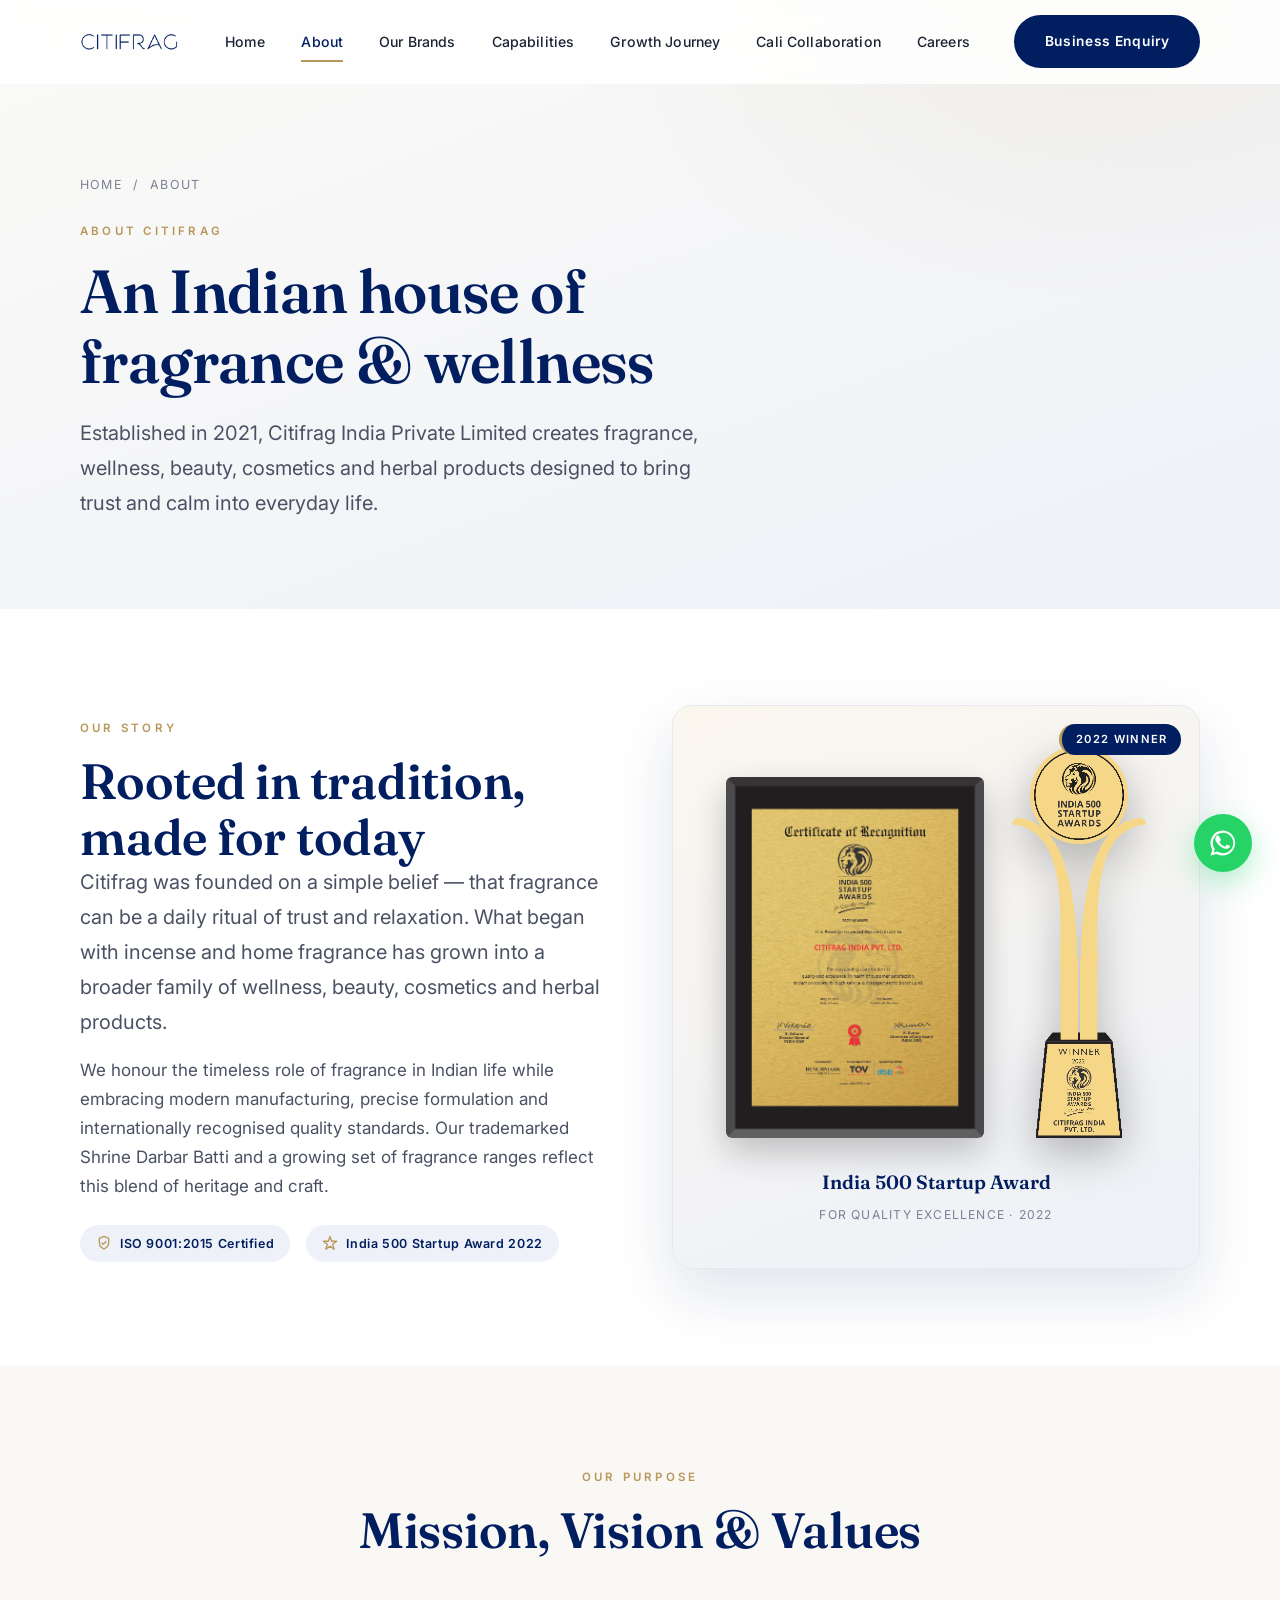
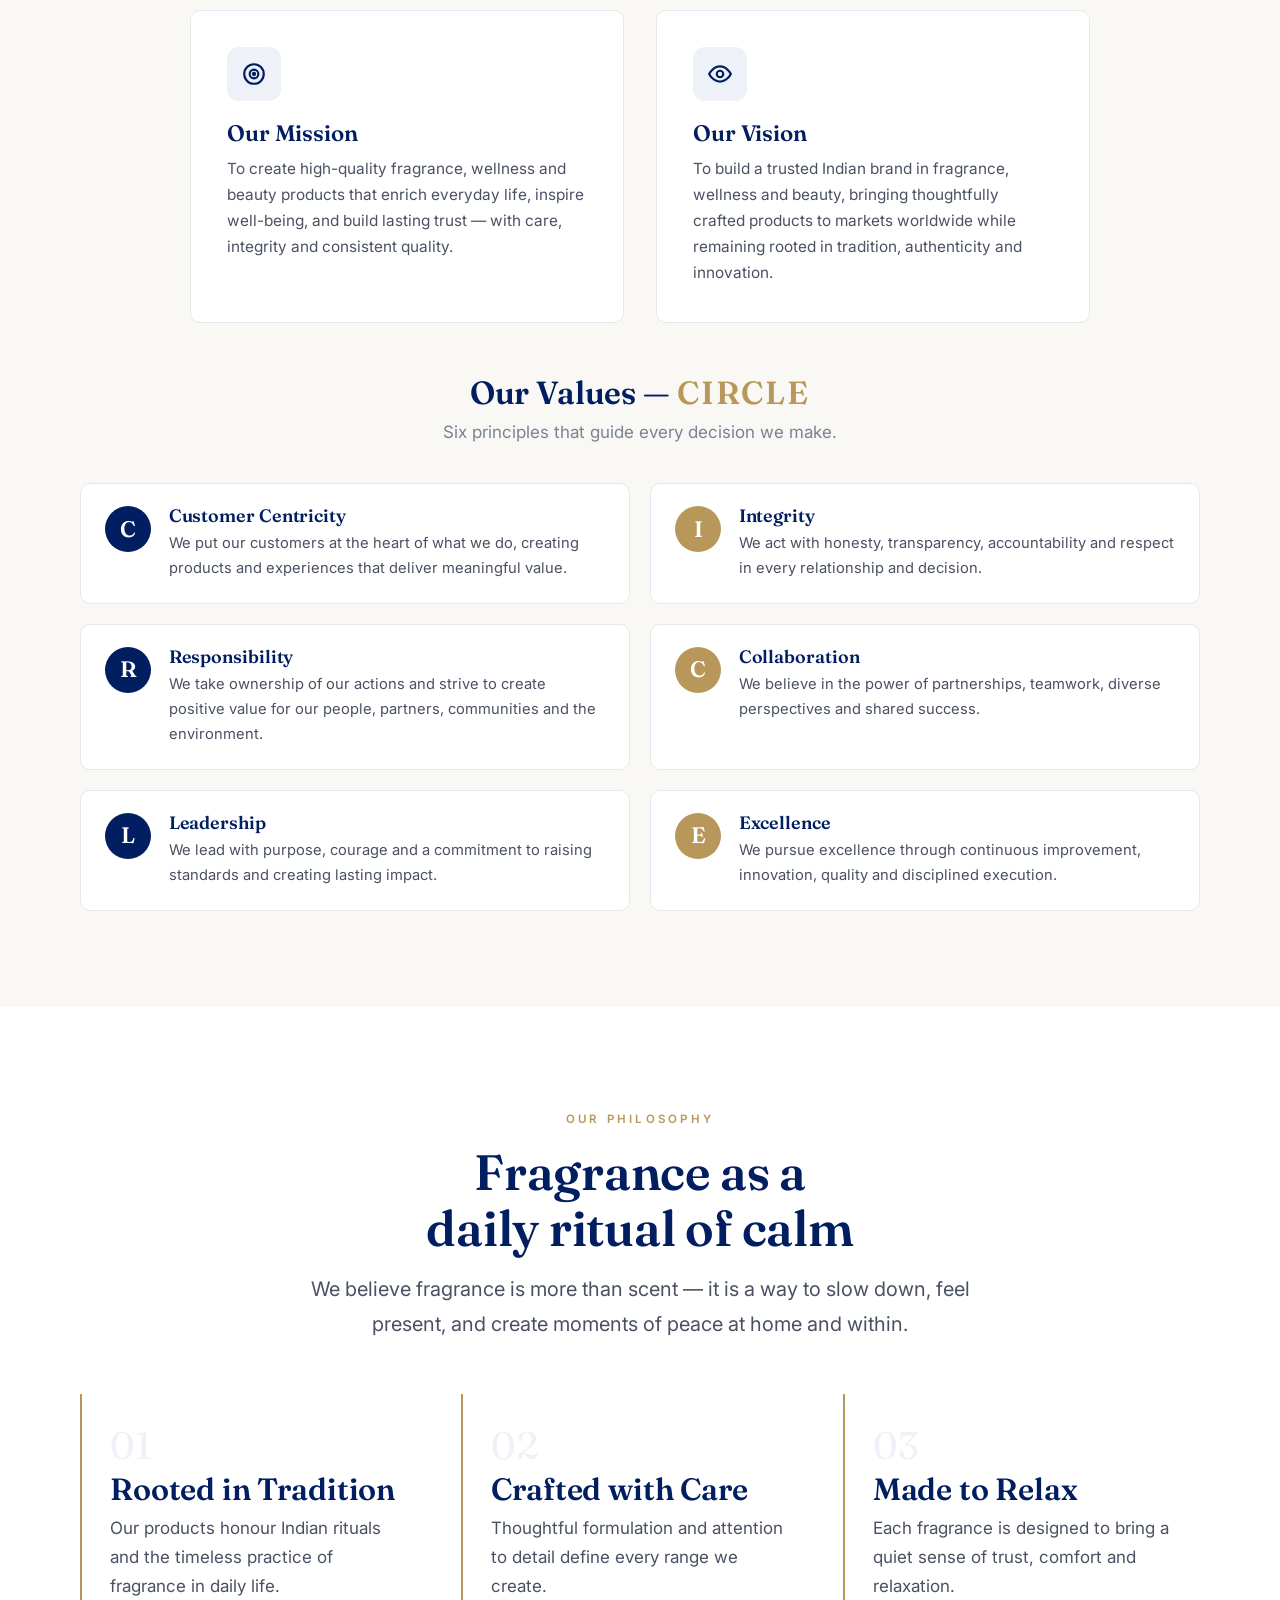
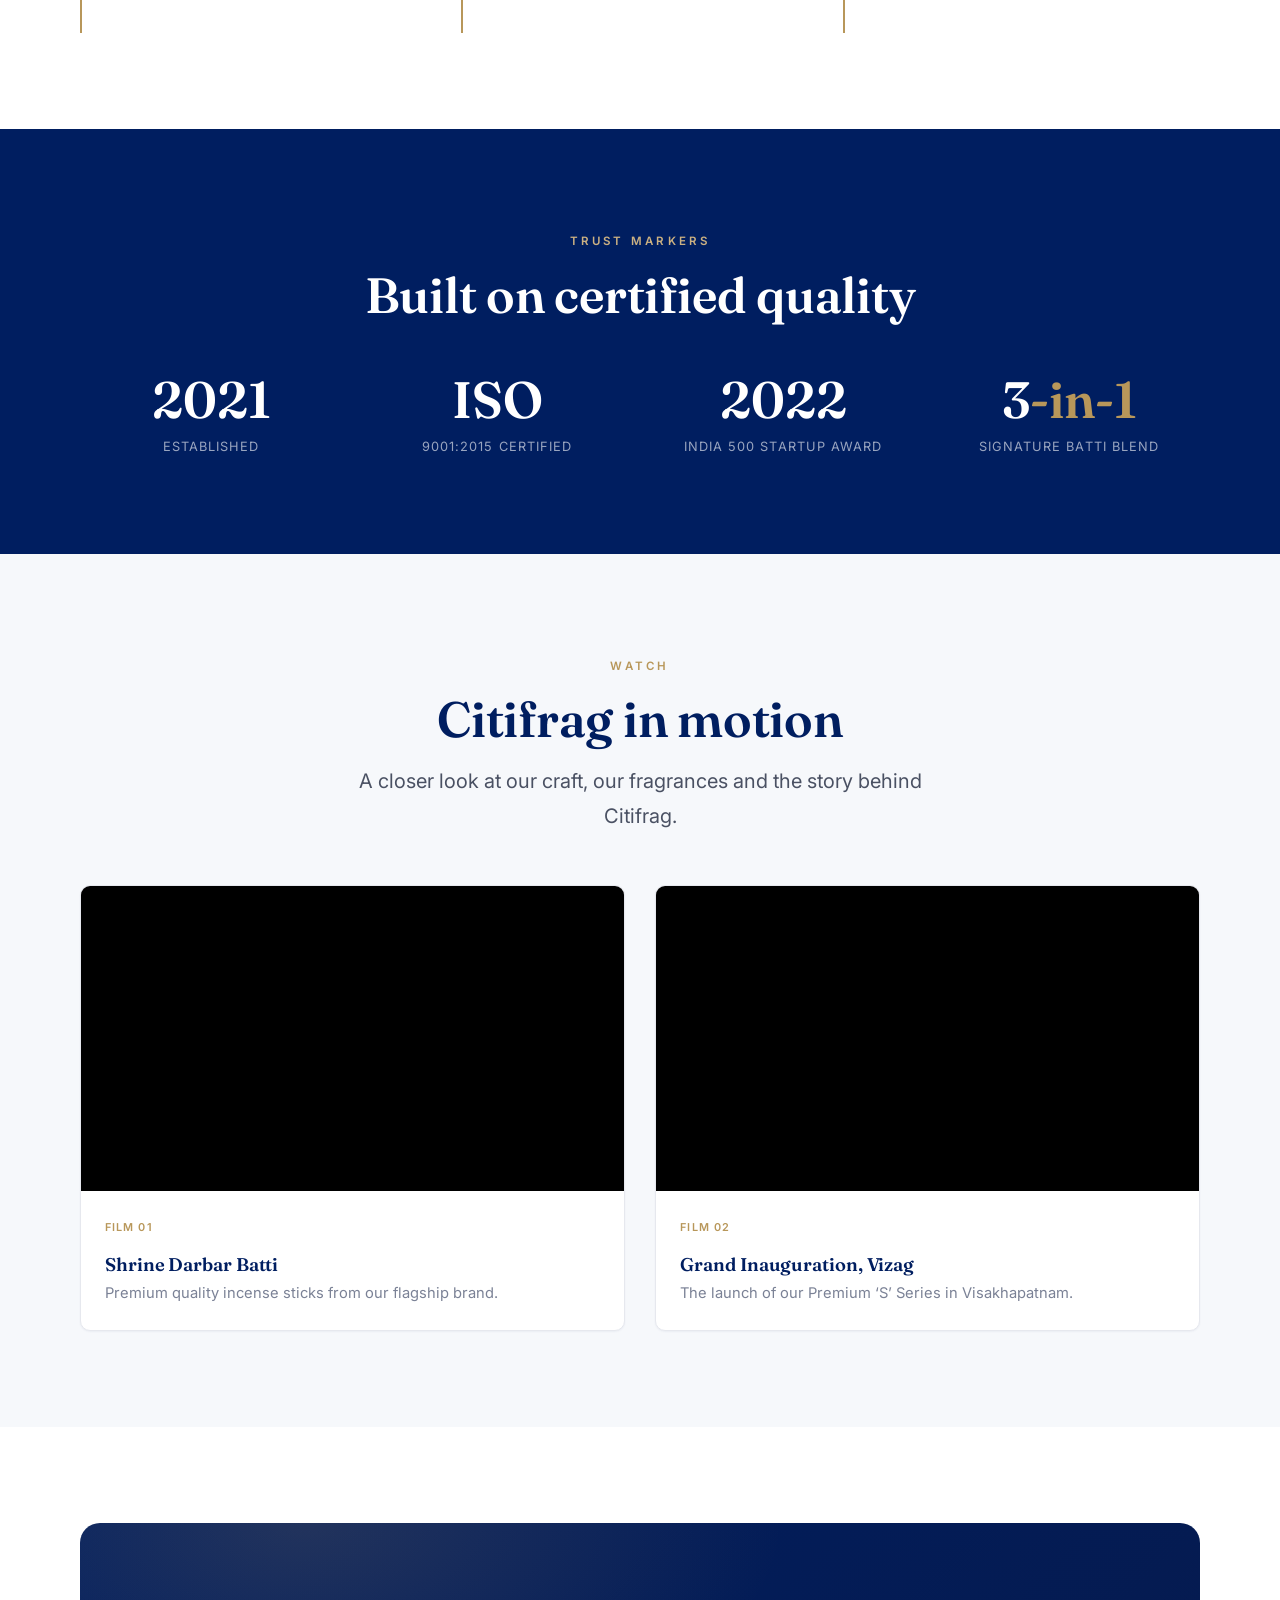
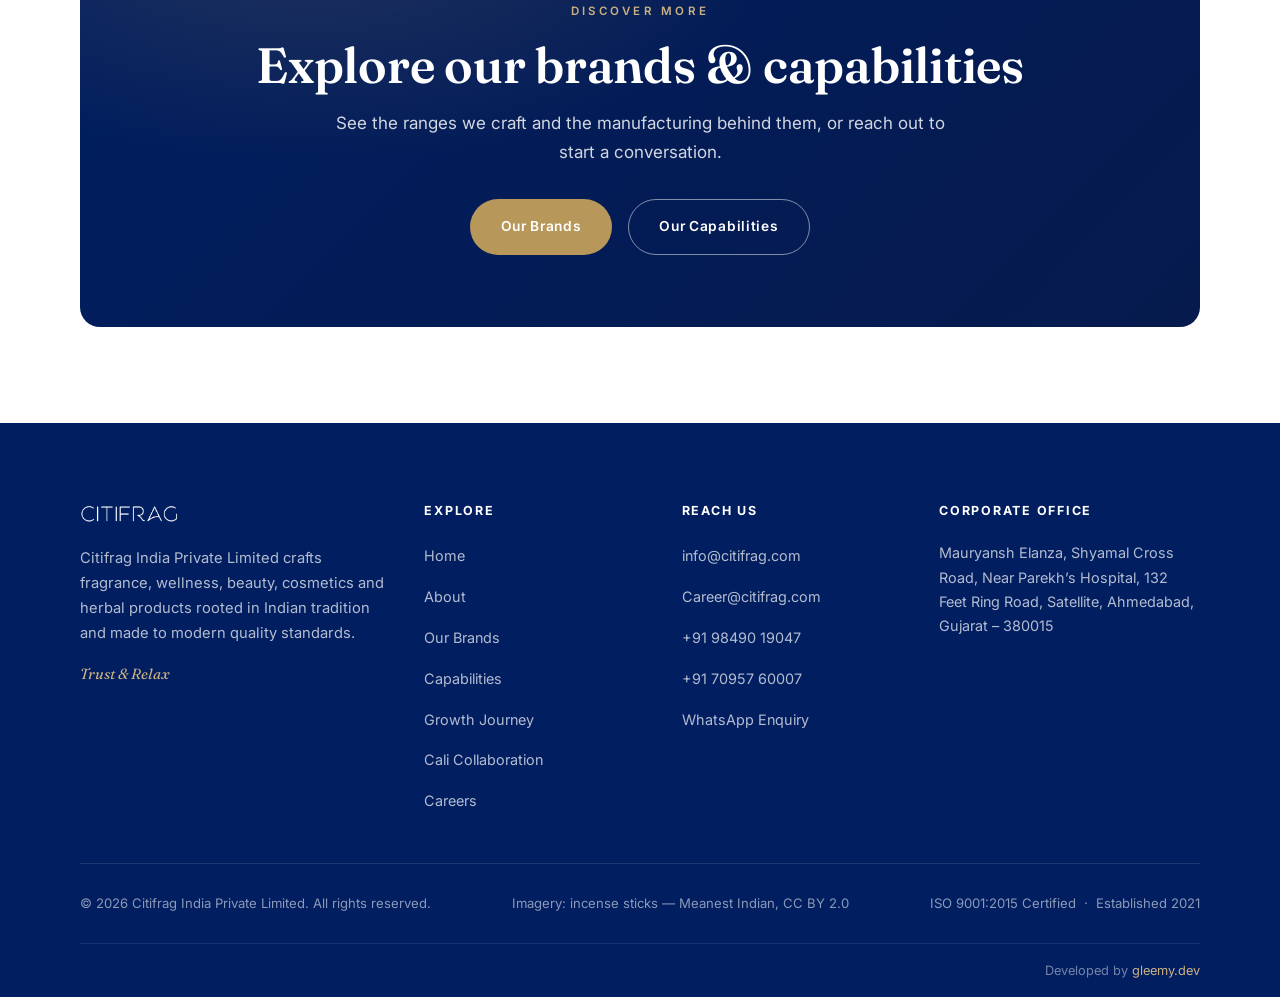
==== commit 9881cdf8: "Apply client corrections: hero trophy + motto, office photo, CIRCLE values on About, Bamboo-Less ran" ====
--- a/about.html
+++ b/about.html
@@ -70,21 +70,31 @@
           <h2 class="h2">Mission, Vision &amp; Values</h2>
           <span class="divider-line"></span>
         </div>
-        <div class="grid grid-3">
+        <div class="grid grid-2 mvv-grid">
           <div class="card reveal">
             <div class="card__icon"><svg viewBox="0 0 24 24" fill="none" stroke="currentColor" stroke-width="2"><circle cx="12" cy="12" r="9"/><circle cx="12" cy="12" r="4"/><circle cx="12" cy="12" r="1" fill="currentColor"/></svg></div>
             <h3>Our Mission</h3>
-            <p>To craft fragrance, wellness and beauty products that bring trust and relaxation into everyday moments &mdash; made with care and consistent quality.</p>
+            <p>To create high-quality fragrance, wellness and beauty products that enrich everyday life, inspire well-being, and build lasting trust &mdash; with care, integrity and consistent quality.</p>
           </div>
           <div class="card reveal reveal-d1">
             <div class="card__icon"><svg viewBox="0 0 24 24" fill="none" stroke="currentColor" stroke-width="2"><path d="M2 12s3.5-7 10-7 10 7 10 7-3.5 7-10 7-10-7-10-7z"/><circle cx="12" cy="12" r="3"/></svg></div>
             <h3>Our Vision</h3>
-            <p>To become a trusted Indian name in fragrance and wellness &mdash; growing our presence across markets while staying rooted in tradition.</p>
-          </div>
-          <div class="card card--value reveal reveal-d2">
-            <div class="card__icon"><svg viewBox="0 0 24 24" fill="none" stroke="currentColor" stroke-width="2"><path d="M12 21s-7-4.3-7-10a4 4 0 017-2.6A4 4 0 0119 11c0 5.7-7 10-7 10z" stroke-linejoin="round"/></svg></div>
-            <h3>Our Values</h3>
-            <p>Authenticity, quality and care guide everything we make &mdash; from the ingredients we choose to the standards we hold in manufacturing.</p>
+            <p>To build a trusted Indian brand in fragrance, wellness and beauty, bringing thoughtfully crafted products to markets worldwide while remaining rooted in tradition, authenticity and innovation.</p>
+          </div>
+        </div>
+
+        <div class="values-block reveal reveal-d1">
+          <div class="values-block__head">
+            <h3>Our Values &mdash; <span>CIRCLE</span></h3>
+            <p>Six principles that guide every decision we make.</p>
+          </div>
+          <div class="circle-values">
+            <div class="circle-value"><span class="circle-value__letter">C</span><div class="circle-value__body"><h4>Customer Centricity</h4><p>We put our customers at the heart of what we do, creating products and experiences that deliver meaningful value.</p></div></div>
+            <div class="circle-value"><span class="circle-value__letter">I</span><div class="circle-value__body"><h4>Integrity</h4><p>We act with honesty, transparency, accountability and respect in every relationship and decision.</p></div></div>
+            <div class="circle-value"><span class="circle-value__letter">R</span><div class="circle-value__body"><h4>Responsibility</h4><p>We take ownership of our actions and strive to create positive value for our people, partners, communities and the environment.</p></div></div>
+            <div class="circle-value"><span class="circle-value__letter">C</span><div class="circle-value__body"><h4>Collaboration</h4><p>We believe in the power of partnerships, teamwork, diverse perspectives and shared success.</p></div></div>
+            <div class="circle-value"><span class="circle-value__letter">L</span><div class="circle-value__body"><h4>Leadership</h4><p>We lead with purpose, courage and a commitment to raising standards and creating lasting impact.</p></div></div>
+            <div class="circle-value"><span class="circle-value__letter">E</span><div class="circle-value__body"><h4>Excellence</h4><p>We pursue excellence through continuous improvement, innovation, quality and disciplined execution.</p></div></div>
           </div>
         </div>
       </div>
--- a/assets/css/styles.css
+++ b/assets/css/styles.css
@@ -146,6 +146,8 @@
 .section-head { max-width: 720px; margin-bottom: clamp(2.25rem, 4vw, 3.5rem); }
 .section-head--center { margin-inline: auto; text-align: center; }
 .section-head p { margin-top: 1rem; }
+/* Centre width-constrained paragraphs (e.g. lead text with a max-width) within centred heads */
+.section-head--center p { margin-inline: auto; }
 
 .grid { display: grid; gap: clamp(1.25rem, 2.5vw, 2rem); }
 .grid-2 { grid-template-columns: repeat(2, 1fr); }
@@ -239,7 +241,7 @@
 .brand img { height: 26px; width: auto; }
 .site-header.scrolled .brand img { height: 23px; }
 
-.nav { display: flex; align-items: center; gap: 2.25rem; }
+.nav { display: flex; align-items: center; justify-content: center; gap: 2.25rem; flex: 1; }
 .nav a {
   position: relative;
   font-size: 0.88rem;
@@ -743,6 +745,17 @@
   font-size: 0.92rem;
 }
 .form-success.show { display: block; }
+.form-error {
+  display: none;
+  background: #fdecec;
+  border: 1px solid #f0b4b4;
+  color: #8a1f1f;
+  padding: 1rem 1.25rem;
+  border-radius: var(--radius);
+  font-size: 0.92rem;
+}
+.form-error.show { display: block; }
+.form-error a { color: #8a1f1f; font-weight: 600; text-decoration: underline; }
 
 /* Map frame placeholder */
 .map-embed {
@@ -778,6 +791,16 @@
   font-size: 0.82rem; color: rgba(255,255,255,0.55);
 }
 .footer-bottom a:hover { color: var(--gold-soft); }
+
+.footer-credit {
+  padding-block: 1rem;
+  border-top: 1px solid rgba(255,255,255,0.08);
+  text-align: right;
+  font-size: 0.8rem;
+  color: rgba(255,255,255,0.45);
+}
+.footer-credit a { color: var(--gold-soft); }
+.footer-credit a:hover { color: #fff; }
 
 /* ---------- Floating WhatsApp ---------- */
 .wa-float {
@@ -846,7 +869,7 @@
   .split .media { order: -1; }
   .grid-2, .grid-3, .philosophy-grid { grid-template-columns: 1fr; }
   .contact-grid { grid-template-columns: 1fr; }
-  .hero { min-height: auto; padding-bottom: 0; }
+  .hero { min-height: auto; padding-bottom: 1.25rem; }
   .hero__grid { grid-template-columns: 1fr; gap: 1.5rem; }
   .hero__inner { padding-block: 1.5rem 0; max-width: none; }
   .hero__visual { max-width: 380px; margin: 0 auto; width: 100%; }
@@ -857,7 +880,9 @@
 @media (max-width: 560px) {
   body { font-size: 16px; }
   .grid-4 { grid-template-columns: 1fr; }
-  .stat-row { grid-template-columns: repeat(2,1fr); }
+  .stat-row { grid-template-columns: repeat(2,1fr); gap: 1.75rem 1rem; }
+  .stat__num { font-size: clamp(1.75rem, 9vw, 2.4rem); }
+  .stat__num--name { white-space: normal; }
   .footer-top { grid-template-columns: 1fr; }
   .form-row { grid-template-columns: 1fr; }
   .process-step { grid-template-columns: 1fr; gap: 1rem; }
@@ -982,6 +1007,29 @@
   padding: clamp(0.75rem, 2.5vw, 1.5rem);
 }
 
+/* Careers / job listings */
+.job-card { display: flex; flex-direction: column; }
+.job-card .tag { align-self: flex-start; margin-bottom: 0.85rem; }
+.job-card h3 { font-size: 1.4rem; margin-bottom: 0.35rem; }
+.job-card__meta {
+  font-size: 0.85rem;
+  color: var(--muted);
+  letter-spacing: 0.02em;
+  margin-bottom: 1.1rem;
+}
+.job-card__meta span { color: var(--gold); padding: 0 0.15rem; }
+.job-card h5 {
+  font-family: var(--font-body);
+  font-size: 0.76rem;
+  letter-spacing: 0.09em;
+  text-transform: uppercase;
+  color: var(--navy);
+  margin: 1.4rem 0 0.75rem;
+}
+.job-card .feature-list { gap: 0.6rem; margin-top: 0; }
+.job-card .feature-list li { font-size: 0.92rem; }
+.job-card .btn { margin-top: 1.75rem; align-self: flex-start; }
+
 /* Illustration panels (e.g. careers handshake) */
 .media--illus { background: linear-gradient(160deg, #f7f9fc 0%, #eef1f8 100%); }
 .media--illus img {
@@ -1065,3 +1113,235 @@
   .video-card__play { width: 60px; height: 60px; }
   .video-card__play svg { width: 24px; height: 24px; }
 }
+
+/* ============================================================
+   Client corrections — added components
+   ============================================================ */
+
+/* Real photographs shown edge-to-edge (e.g. office interior) */
+.media--photo { aspect-ratio: 3/2; background: #eef1f8; }
+.media--photo img { width: 100%; height: 100%; object-fit: cover; display: block; }
+
+/* Composed marketing posters/banners shown in full (no cropping) */
+.media--banner { aspect-ratio: auto; background: #f7f3ec; align-self: center; }
+.media--banner img { width: 100%; height: auto; object-fit: contain; display: block; }
+
+/* Hero brand motto */
+.hero__motto {
+  margin-top: 1.1rem;
+  text-align: center;
+  font-family: var(--font-display);
+  font-style: italic;
+  color: var(--gold);
+  font-size: clamp(1rem, 1.6vw, 1.18rem);
+  line-height: 1.4;
+}
+
+/* Brand motto quote (Shrine Darbar Batti section) */
+.brand-motto {
+  margin: 1.75rem 0 0;
+  padding: 0.25rem 0 0.25rem 1.15rem;
+  border-left: 3px solid var(--gold);
+  font-family: var(--font-display);
+  font-style: italic;
+  font-size: clamp(1.15rem, 2vw, 1.35rem);
+  color: var(--navy);
+  line-height: 1.4;
+}
+
+/* Mission / Vision grid + CIRCLE values */
+.mvv-grid { max-width: 900px; margin-inline: auto; }
+.values-block { margin-top: clamp(2.25rem, 4vw, 3.25rem); }
+.values-block__head { text-align: center; margin-bottom: clamp(1.5rem, 3vw, 2.25rem); }
+.values-block__head h3 {
+  font-family: var(--font-display);
+  font-size: clamp(1.5rem, 3vw, 2rem);
+  color: var(--navy);
+}
+.values-block__head h3 span { color: var(--gold); letter-spacing: 0.06em; }
+.values-block__head p { color: var(--muted); margin-top: 0.5rem; }
+
+.circle-values {
+  display: grid;
+  grid-template-columns: repeat(2, 1fr);
+  gap: 1.25rem;
+}
+.circle-value {
+  display: flex;
+  gap: 1.1rem;
+  align-items: flex-start;
+  background: var(--paper);
+  border: 1px solid var(--line);
+  border-radius: var(--radius-lg);
+  padding: 1.35rem 1.5rem;
+}
+.circle-value__letter {
+  flex-shrink: 0;
+  width: 46px; height: 46px;
+  display: grid; place-items: center;
+  border-radius: 50%;
+  background: var(--navy);
+  color: #fff;
+  font-family: var(--font-display);
+  font-weight: 600;
+  font-size: 1.4rem;
+  line-height: 1;
+}
+.circle-value:nth-child(even) .circle-value__letter { background: var(--gold); }
+.circle-value__body h4 {
+  font-family: var(--font-display);
+  color: var(--navy);
+  font-size: 1.12rem;
+  margin-bottom: 0.35rem;
+}
+.circle-value__body p { font-size: 0.92rem; color: var(--body); margin: 0; }
+
+/* Recognition award badge — set on a white card for strong contrast on navy */
+.award-badge-wrap { text-align: center; }
+.award-badge {
+  max-width: 300px;
+  width: 100%;
+  height: auto;
+  display: inline-block;
+  background: #ffffff;
+  padding: clamp(1.5rem, 3vw, 2.25rem);
+  border-radius: 22px;
+  box-shadow: 0 22px 55px rgba(0, 0, 0, 0.35);
+}
+
+/* Careers — detailed job listings */
+.job-list {
+  display: grid;
+  gap: 1.75rem;
+  max-width: 920px;
+  margin-inline: auto;
+}
+.job-card__head {
+  display: flex;
+  justify-content: space-between;
+  align-items: flex-start;
+  gap: 1rem;
+  flex-wrap: wrap;
+}
+.job-card__head h3 { font-size: clamp(1.35rem, 2.2vw, 1.6rem); margin-bottom: 0.15rem; }
+.job-card__sub {
+  color: var(--gold);
+  font-weight: 600;
+  font-size: 0.9rem;
+  letter-spacing: 0.02em;
+}
+.job-card__head .tag { margin: 0; white-space: nowrap; }
+.job-meta {
+  list-style: none;
+  display: flex;
+  flex-wrap: wrap;
+  gap: 0.75rem 2rem;
+  margin: 1.15rem 0 1.35rem;
+  padding: 1.1rem 0;
+  border-top: 1px solid var(--line);
+  border-bottom: 1px solid var(--line);
+}
+.job-meta li { font-size: 0.92rem; color: var(--body); }
+.job-meta strong {
+  display: block;
+  color: var(--muted);
+  font-size: 0.7rem;
+  text-transform: uppercase;
+  letter-spacing: 0.1em;
+  margin-bottom: 0.2rem;
+  font-weight: 600;
+}
+.job-points {
+  list-style: none;
+  display: grid;
+  gap: 0.55rem;
+  margin: 0;
+}
+.job-points li {
+  position: relative;
+  padding-left: 1.5rem;
+  font-size: 0.94rem;
+  color: var(--body);
+  line-height: 1.5;
+}
+.job-points li::before {
+  content: "";
+  position: absolute;
+  left: 0; top: 0.55em;
+  width: 7px; height: 7px;
+  border-radius: 50%;
+  background: var(--gold);
+}
+.job-pref {
+  margin-top: 1.35rem;
+  padding: 1rem 1.15rem;
+  background: var(--gold-050);
+  border-radius: 12px;
+  font-size: 0.92rem;
+  color: var(--body);
+}
+
+@media (max-width: 720px) {
+  .circle-values { grid-template-columns: 1fr; }
+}
+
+/* Hero award trophy (replaces the poster frame on the home hero) */
+.hero__visual--award { text-align: center; }
+.hero__trophy {
+  display: block;
+  width: auto;
+  max-width: 100%;
+  max-height: 480px;
+  margin: 0 auto;
+  filter: drop-shadow(0 18px 42px rgba(0, 0, 0, 0.22));
+}
+@media (max-width: 900px) {
+  .hero__trophy { max-height: 380px; }
+}
+
+/* Thank-you page confirmation icon */
+.thankyou-check {
+  width: 76px; height: 76px;
+  margin: 0 auto 1.25rem;
+  display: grid; place-items: center;
+  border-radius: 50%;
+  background: var(--gold-050);
+  color: var(--gold);
+}
+.thankyou-check svg { width: 40px; height: 40px; }
+
+/* Why Citifrag — editorial pull-quote layout */
+.why-editorial {
+  display: grid;
+  grid-template-columns: 1.05fr 1fr;
+  gap: clamp(2rem, 5vw, 4.5rem);
+  align-items: center;
+  max-width: 1040px;
+  margin: 0 auto clamp(2.75rem, 5vw, 4.25rem);
+}
+.why-quote {
+  position: relative;
+  margin: 0;
+  padding-top: 2.25rem;
+  font-family: var(--font-display);
+  font-weight: 500;
+  font-size: clamp(1.9rem, 3.6vw, 3rem);
+  line-height: 1.14;
+  color: var(--navy);
+}
+.why-quote::before {
+  content: "\201C";
+  position: absolute;
+  top: -0.55rem; left: -0.3rem;
+  font-family: var(--font-display);
+  font-size: 5rem;
+  line-height: 1;
+  color: var(--gold);
+  opacity: 0.5;
+}
+.why-quote span { color: var(--gold); font-style: italic; }
+.why-editorial__body p { font-size: 1.04rem; color: var(--body); line-height: 1.75; }
+.why-editorial__body p + p { margin-top: 1.1rem; }
+@media (max-width: 820px) {
+  .why-editorial { grid-template-columns: 1fr; gap: 1.75rem; }
+}
